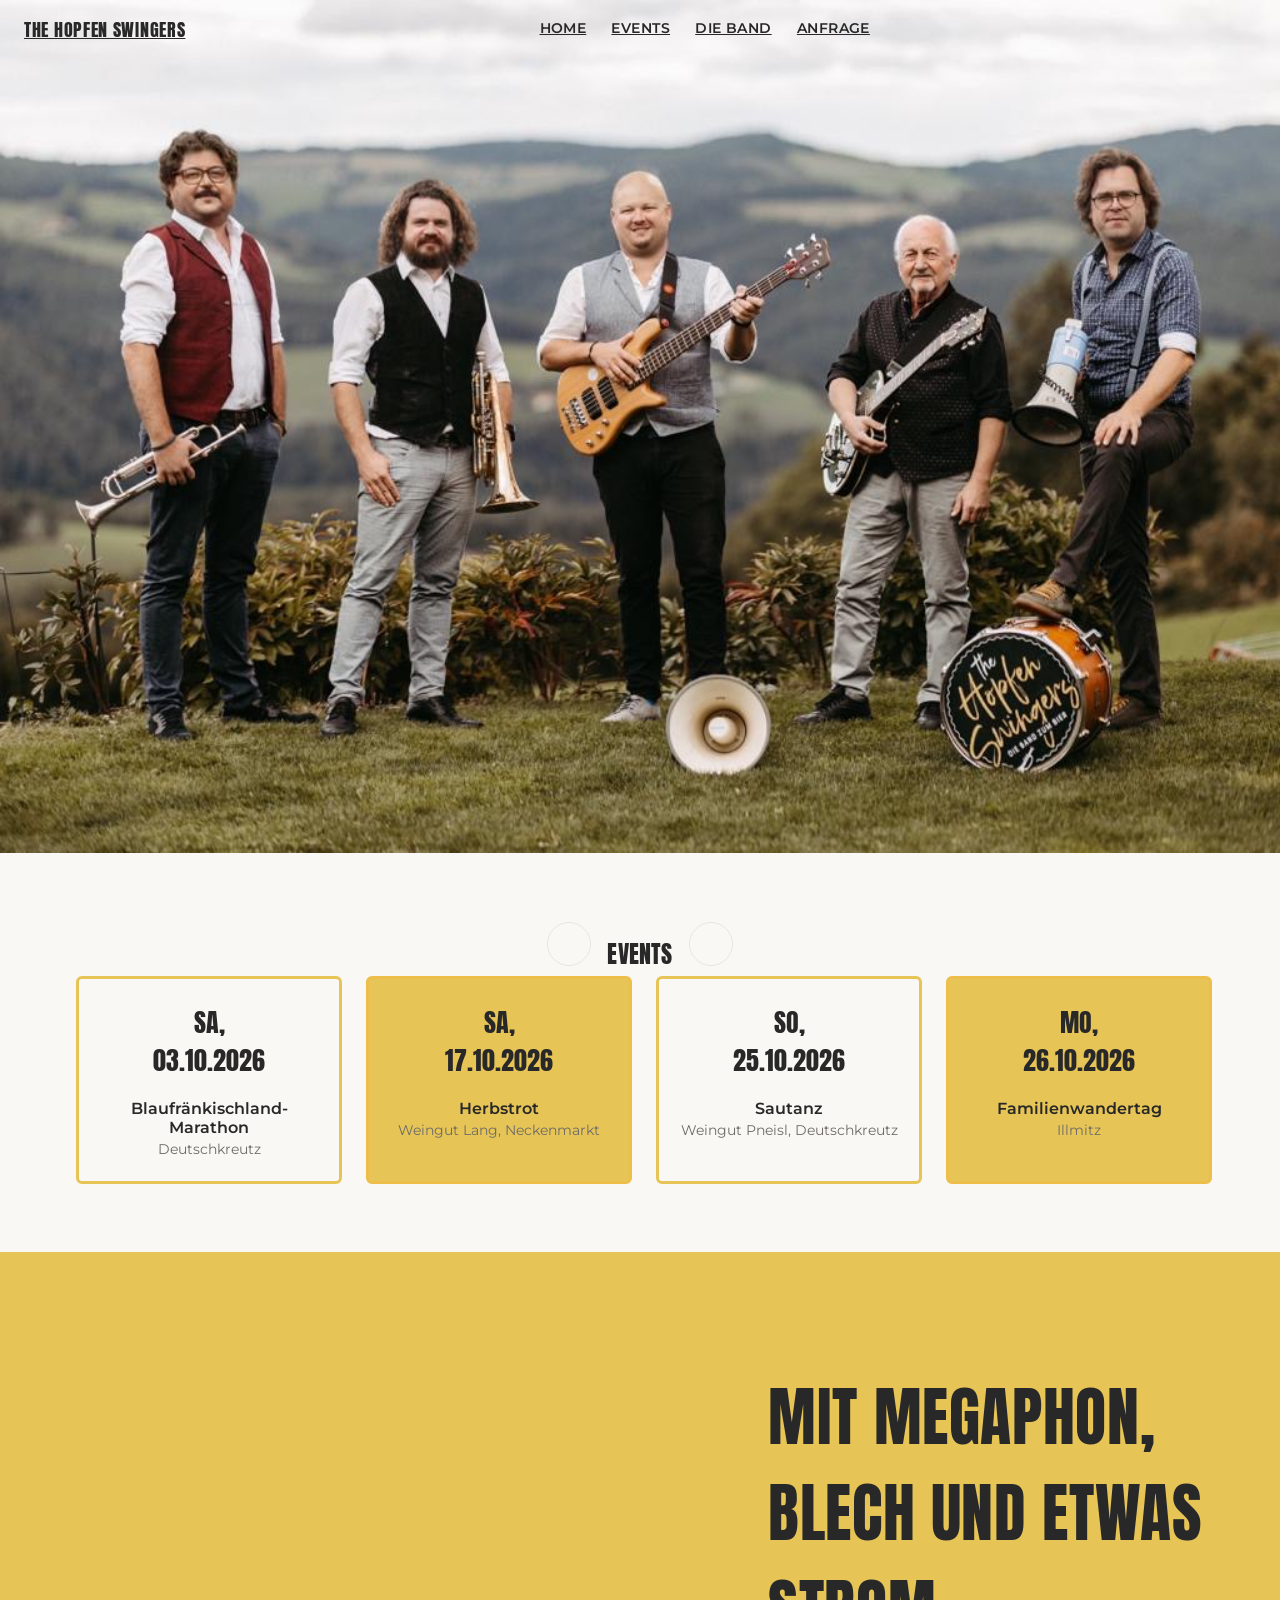
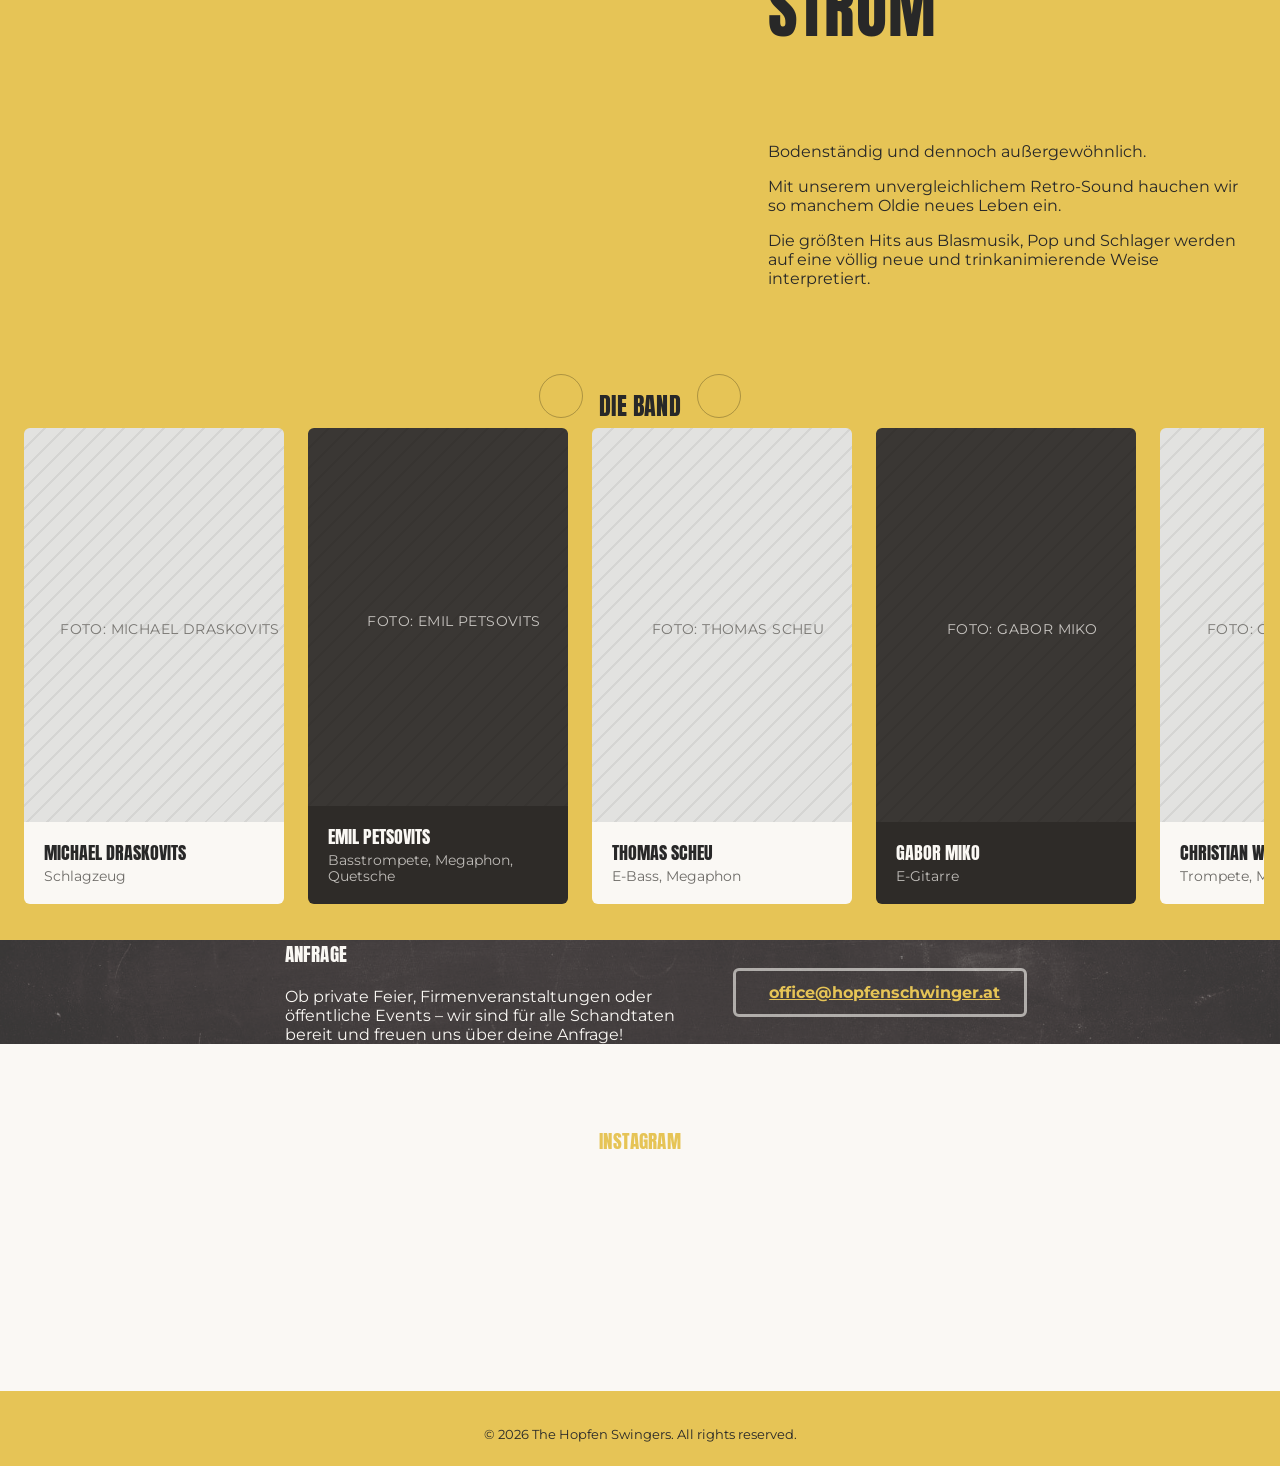
==== index.html @ 645b829f "Pfeile + Kontaktlayout" ====
<!DOCTYPE html>
<html lang="de">

<!--
Derived from Bulma Personal Template by Muhammad Ubaid Raza: https://mubaidr.js.org
Original at: https://github.com/BulmaTemplates/bulma-templates/blob/master/templates/personal.html
The source code is MIT-licensed: http://opensource.org/licenses/mit-license.php

Copyright (c) 2025 Muhammad Ubaid Raza

Permission is hereby granted, free of charge, to any person obtaining a copy of this software and associated documentation files (the "Software"), to deal in the Software without restriction, including without limitation the rights to use, copy, modify, merge, publish, distribute, sublicense, and/or sell copies of the Software, and to permit persons to whom the Software is furnished to do so, subject to the following conditions:

The above copyright notice and this permission notice shall be included in all copies or substantial portions of the Software.

THE SOFTWARE IS PROVIDED "AS IS", WITHOUT WARRANTY OF ANY KIND, EXPRESS OR IMPLIED, INCLUDING BUT NOT LIMITED TO THE WARRANTIES OF MERCHANTABILITY, FITNESS FOR A PARTICULAR PURPOSE AND NONINFRINGEMENT. IN NO EVENT SHALL THE AUTHORS OR COPYRIGHT HOLDERS BE LIABLE FOR ANY CLAIM, DAMAGES OR OTHER LIABILITY, WHETHER IN AN ACTION OF CONTRACT, TORT OR OTHERWISE, ARISING FROM, OUT OF OR IN CONNECTION WITH THE SOFTWARE OR THE USE OR OTHER DEALINGS IN THE SOFTWARE.
-->
<head>
  <meta charset="UTF-8">
  <meta name="viewport" content="width=device-width, initial-scale=1.0">
  <meta http-equiv="X-UA-Compatible" content="ie=edge">
  <title>The Hopfen Swingers</title>
  <link href="https://fonts.googleapis.com/css2?family=Anton&family=Montserrat:wght@400;600;700&display=swap" rel="stylesheet">
  <link rel="stylesheet" type="text/css" href="./css/bulma-1.0.4.css" />
  <link rel="stylesheet" type="text/css" href="./css/hopfen.css">
  <link rel="stylesheet" type="text/css" href="./fontawesome-free-6.7.2-web/css/fontawesome.css" />
  <link rel="stylesheet" type="text/css" href="./fontawesome-free-6.7.2-web/css/regular.css" />
  <link rel="stylesheet" type="text/css" href="./fontawesome-free-6.7.2-web/css/solid.css" />
  <link rel="stylesheet" type="text/css" href="./fontawesome-free-6.7.2-web/css/brands.css" />
</head>

<body>

  <!-- Navigation -->
  <nav class="hopfen-nav" aria-label="Hauptnavigation">
    <a class="hopfen-nav-brand" href="#home">The Hopfen Swingers</a>

    <button class="hopfen-nav-burger" data-nav-burger aria-label="Menü öffnen" aria-expanded="false">
      <span></span><span></span><span></span>
    </button>

    <div class="hopfen-nav-links" data-nav-links>
      <a href="#home">Home</a>
      <a href="#events">Events</a>
      <a href="#band">Die Band</a>
      <a href="#kontakt">Anfrage</a>
    </div>

    <div class="hopfen-nav-social">
      <a href="https://www.facebook.com/hopfenswingers" target="_blank" rel="noopener">
        <i class="fa-brands fa-facebook-f" aria-label="Facebook"></i>
      </a>
      <a href="https://www.instagram.com/hopfenswingers/" target="_blank" rel="noopener">
        <i class="fa-brands fa-instagram" aria-label="Instagram"></i>
      </a>
      <a href="https://open.spotify.com/intl-de/artist/105icnumTkyOhMHhoelHRZ?si=646ffadbe16d4e39" target="_blank" rel="noopener">
        <i class="fa-brands fa-spotify" aria-label="Spotify"></i>
      </a>
    </div>
  </nav>

  <!-- Hero: Gruppenfoto -->
  <section id="home" class="hopfen-hero">
    <div class="photo-placeholder">
      <img src="./img/Gruppenfoto_Hopfenswingers.JPG">
    </div>
  </section>

  <!-- Events -->
  <section id="events" class="section hopfen-events">
    <div data-carousel>
      <div class="hopfen-carousel-header">
        <button class="hopfen-carousel-arrow" data-carousel-prev aria-label="Vorherige Events">
          <i class="fa-solid fa-chevron-left" aria-hidden="true"></i>
        </button>

        <h2 class="title is-2">Events</h2>

        <button class="hopfen-carousel-arrow" data-carousel-next aria-label="Weitere Events">
          <i class="fa-solid fa-chevron-right" aria-hidden="true"></i>
        </button>
      </div>

      <div class="hopfen-carousel-track" data-carousel-track>
        <div class="event-card">
          <div class="event-date">Sa,<br>03.10.2026</div>
          <div class="event-title">Blaufränkischland-Marathon</div>
          <div class="event-location">Deutschkreutz</div>
        </div>
        <div class="event-card is-highlighted">
          <div class="event-date">Sa,<br>17.10.2026</div>
          <div class="event-title">Herbstrot</div>
          <div class="event-location">Weingut Lang, Neckenmarkt</div>
        </div>
        <div class="event-card">
          <div class="event-date">So,<br>25.10.2026</div>
          <div class="event-title">Sautanz</div>
          <div class="event-location">Weingut Pneisl, Deutschkreutz</div>
        </div>
         <div class="event-card is-highlighted">
          <div class="event-date">Mo,<br>26.10.2026</div>
          <div class="event-title">Familienwandertag</div>
          <div class="event-location">Illmitz</div>
        </div>
      </div>
    </div>
  </section>

  <!-- Was spielen wir -->
  <section id="ueber-uns" class="section is-hopfen-yellow">
    <div class="columns is-gapless">
      <div class="column box hopfen-about is-hvcentered">
        <div class="content">
          <h4 class="title is-4">Mit Megaphon, Blech und etwas Strom</h4>

          <p>Bodenständig und dennoch außergewöhnlich.</p>

	  <p>Mit unserem unvergleichlichem Retro-Sound hauchen wir so manchem Oldie neues Leben ein.</p>

          <p>Die größten Hits aus Blasmusik, Pop und Schlager werden auf eine völlig neue und trinkanimierende Weise interpretiert.</p>
        </div>
      </div>
      <div class="column hopfen-photo-box">
        <figure class="image is-5by4">
         <img src="./img/Hopfenswingers_Emblem_weiß_transparent.png">
        </figure>
      </div>
    </div>
  </section>

  <!-- Bandmitglieder -->
  <section id="band" class="section hopfen-band is-hopfen-yellow">
    <div data-carousel>
      <div class="hopfen-carousel-header">
        <button class="hopfen-carousel-arrow" data-carousel-prev aria-label="Vorheriges Bandmitglied">
          <i class="fa-solid fa-chevron-left" aria-hidden="true"></i>
        </button>

        <h2 class="title is-2">Die Band</h2>

        <button class="hopfen-carousel-arrow" data-carousel-next aria-label="Nächstes Bandmitglied">
          <i class="fa-solid fa-chevron-right" aria-hidden="true"></i>
        </button>
      </div>

      <div class="hopfen-carousel-track" data-carousel-track>
        <div class="member-card">
          <div class="member-card-photo photo-placeholder">
            <i class="fa-regular fa-image" aria-hidden="true"></i>
            <span>Foto: Michael Draskovits</span>
          </div>
          <div class="member-card-info">
            <div class="member-name">Michael Draskovits</div>
            <div class="member-role">Schlagzeug</div>
          </div>
        </div>

        <div class="member-card is-dark">
          <div class="member-card-photo photo-placeholder is-dark-placeholder">
            <i class="fa-regular fa-image" aria-hidden="true"></i>
            <span>Foto: Emil Petsovits</span>
          </div>
          <div class="member-card-info">
            <div class="member-name">Emil Petsovits</div>
            <div class="member-role">Basstrompete, Megaphon, Quetsche</div>
          </div>
        </div>

        <div class="member-card">
          <div class="member-card-photo photo-placeholder">
            <i class="fa-regular fa-image" aria-hidden="true"></i>
            <span>Foto: Thomas Scheu</span>
          </div>
          <div class="member-card-info">
            <div class="member-name">Thomas Scheu</div>
            <div class="member-role">E-Bass, Megaphon</div>
          </div>
        </div>

        <div class="member-card is-dark">
          <div class="member-card-photo photo-placeholder is-dark-placeholder">
            <i class="fa-regular fa-image" aria-hidden="true"></i>
            <span>Foto: Gabor Miko</span>
          </div>
          <div class="member-card-info">
            <div class="member-name">Gabor Miko</div>
            <div class="member-role">E-Gitarre</div>
          </div>
        </div>

        <div class="member-card">
          <div class="member-card-photo photo-placeholder">
            <i class="fa-regular fa-image" aria-hidden="true"></i>
            <span>Foto: Christian Wieder</span>
          </div>
          <div class="member-card-info">
            <div class="member-name">Christian Wieder</div>
            <div class="member-role">Trompete, Megaphon</div>
          </div>
        </div>
      </div>
    </div>
  </section>

  <!-- Anfrage/Kontakt -->
  <section id="kontakt" class="section hopfen-kontakt">
    <div class="hopfen-kontakt-row">
      <div class="hopfen-kontakt-icon">
        <script language="JavaScript">
          user = 'office';
          site = 'hopfenschwinger.at';
          document.write('<a href=\"mailto:' + user + '@' + site + '\" aria-label=\"Email senden\">');
          document.write('<i class="fa-regular fa-envelope fa-10x" aria-label="Anfrage-Email senden"></i></a>');
        </script>
      </div>
      <div class="content hopfen-kontakt-text">
        <h3 class="title is-2">Anfrage</h3>
        <p>Ob private Feier, Firmenveranstaltungen oder öffentliche Events – wir sind für alle Schandtaten bereit und freuen uns über deine Anfrage!</p>
      </div>
      <div class="hopfen-kontakt-button">
        <script language="JavaScript">
          user = 'office';
          site = 'hopfenschwinger.at';
          document.write('<a class="hopfen-kontakt-mail" href=\"mailto:' + user + '@' + site + '\">');
          document.write('<span class="icon"><i class="fa-regular fa-envelope" aria-label="Anfrage-Email senden"></i></span> ');
          document.write(user + '@' + site + '</a>');
        </script>
      </div>
    </div>
  </section>

  <section id="insta" class="section hopfen-insta">
    <h3 class="title is-2">
      <i class="fa-brands fa-instagram" aria-label="Instagram"></i> Instagram
    </h3>

    <div class="hopfen-insta-embed">
      <!-- LightWidget WIDGET --><script src="https://cdn.lightwidget.com/widgets/lightwidget.js"></script><iframe src="//lightwidget.com/widgets/23acbcbaa1845c998a394765cea79a33.html" scrolling="no" allowtransparency="true" class="lightwidget-widget" style="width:100%;border:0;overflow:hidden;"></iframe>
    </div>
  </section>

  <!-- Footer -->
  <footer class="hopfen-footer">
    <div class="content">
      <div class="hopfen-footer-social">
        <a href="https://www.facebook.com/hopfenswingers" target="_blank" rel="noopener">
          <i class="fa-brands fa-facebook-f" aria-label="Facebook"></i>
        </a>
        <a href="https://www.instagram.com/hopfenswingers/" target="_blank" rel="noopener">
          <i class="fa-brands fa-instagram" aria-label="Instagram"></i>
        </a>
        <a href="https://open.spotify.com/intl-de/artist/105icnumTkyOhMHhoelHRZ?si=646ffadbe16d4e39" target="_blank" rel="noopener">
          <i class="fa-brands fa-spotify" aria-label="Spotify"></i>
        </a>
      </div>
      <p>© 2026 The Hopfen Swingers. All rights reserved.</p>
    </div>
  </footer>

  <script src="./js/hopfen.js"></script>
</body>

</html>
---- css/hopfen.css ----
/* ===== Fonts ===================================================== */
/* Anton für große Überschriften/Namen/Datum, Montserrat für Navigation
   & Fließtext. Beide werden im <head> über Google Fonts geladen. */

/* ===== Tokens ====================================================== */
@property --dark-text-color {
  syntax: "<color>";
  inherits: false;
  initial-value: rgb(40, 40, 40);
}

:root {
  --hopfen-yellow: rgb(230, 196, 86);
  --hopfen-yellow-deep: rgb(238, 190, 74);
  --hopfen-dark: rgb(31, 29, 27);
  --hopfen-dark-soft: rgb(46, 43, 40);
  --hopfen-cream: rgb(250, 248, 244);
  --hopfen-grey: rgb(226, 226, 224);
  --dark-text-color: rgb(40, 40, 40);
  --hopfen-radius: 0px;
}

html {
  scroll-behavior: smooth;
  color-scheme: light;
  overflow-x: hidden;
}

@media (prefers-reduced-motion: reduce) {
  html {
    scroll-behavior: auto;
  }
  * {
    animation-duration: 0.001ms !important;
    transition-duration: 0.001ms !important;
  }
}

body {
  margin: 0;
  overflow-x: hidden;
  color: var(--dark-text-color);
  background-color: var(--hopfen-cream);
  font-family: 'Montserrat', sans-serif;
  font-weight: 400;
}

.box {
  --bulma-box-radius: 0rem;
}

.is-hvcentered {
  display: flex;
  justify-content: center;
  align-items: center;
}

.is-hvcentered .content {
  text-align: center;
  width: 100%;
  margin: 2em;
}

.is-hopfen-yellow {
  background-color: var(--hopfen-yellow);
  color: var(--dark-text-color);
}

.is-hopfen-yellow .content .title {
  color: var(--dark-text-color);
}

.content a:link, .content a:visited {
  color: rgb(131, 105, 52);
}

.content .title, .hopfen-carousel-header .title, .hopfen-insta .title {
  text-transform: uppercase;
  font-family: 'Anton', sans-serif;
  font-weight: 400;
  letter-spacing: 0.01em;
}

a, button {
  outline-offset: 3px;
}
a:focus-visible, button:focus-visible {
  outline: 3px solid var(--hopfen-dark);
}

/* ===== Platzhalter-Fotos =========================================== */
/* Diese Boxen ersetzen echte Fotos, bis ihr eigene Bilder einsetzt.
   Einfach durch <img src="./img/..."> ersetzen, sobald die Fotos da sind. */
.photo-placeholder {
  width: 100%;
  height: 100%;
  min-height: 220px;
  display: flex;
  flex-direction: column;
  gap: 0.5em;
  align-items: center;
  justify-content: center;
  background-image: repeating-linear-gradient(135deg, rgba(0,0,0,0.06) 0, rgba(0,0,0,0.06) 2px, transparent 2px, transparent 14px);
  background-color: var(--hopfen-grey);
  color: rgb(120, 118, 114);
  text-align: center;
  padding: 1em;
}
.photo-placeholder i {
  font-size: 2.2rem;
}
.photo-placeholder span {
  font-size: 0.85rem;
  font-family: 'Montserrat', sans-serif;
  text-transform: uppercase;
  letter-spacing: 0.03em;
}
.photo-placeholder.is-dark-placeholder {
  background-color: rgb(58, 55, 52);
  color: rgb(200, 197, 193);
}

/* ===== Navbar ======================================================= */
.hopfen-nav {
  display: flex;
  align-items: center;
  justify-content: space-between;
  gap: 1.5em;
  padding: 1em 1.5em;
  background-color: transparent;
  position: fixed;
  top: 0;
  left: 0;
  right: 0;
  z-index: 30;
}
.hopfen-nav-brand {
  font-family: 'Anton', sans-serif;
  font-weight: 400;
  text-transform: uppercase;
  letter-spacing: 0.04em;
  font-size: 1.1rem;
  color: var(--dark-text-color);
  white-space: nowrap;
}
.hopfen-nav-brand:hover {
  color: var(--dark-text-color);
}
.hopfen-nav-links {
  display: flex;
  gap: 1.75em;
  font-family: 'Montserrat', sans-serif;
  font-weight: 600;
  text-transform: uppercase;
  font-size: 0.9rem;
  letter-spacing: 0.03em;
}
.hopfen-nav-links a {
  color: var(--dark-text-color);
  padding-bottom: 2px;
  border-bottom: 2px solid transparent;
}
.hopfen-nav-links a:hover {
  border-bottom-color: var(--hopfen-yellow-deep);
}
.hopfen-nav-social {
  display: flex;
  align-items: center;
  gap: 1em;
}
.hopfen-nav-social a {
  color: var(--dark-text-color);
  font-size: 1rem;
}
.hopfen-nav-burger {
  display: none;
  background: none;
  border: none;
  cursor: pointer;
  padding: 0.4em;
}
.hopfen-nav-burger span {
  display: block;
  width: 22px;
  height: 2px;
  background: var(--dark-text-color);
  margin: 4px 0;
}

@media screen and (max-width: 768px) {
  .hopfen-nav-links {
    position: absolute;
    top: 100%;
    left: 0;
    right: 0;
    background: var(--hopfen-cream);
    flex-direction: column;
    gap: 0;
    display: none;
  }
  .hopfen-nav-links.is-open {
    display: flex;
  }
  .hopfen-nav-links a {
    padding: 1em 1.5em;
    border-bottom: 1px solid rgba(0,0,0,0.08);
  }
  .hopfen-nav-burger {
    display: block;
  }
}

/* ===== Hero ========================================================= */
.hopfen-hero {
  position: relative;
  background-color: var(--hopfen-cream);
  width: 100vw;
  margin-left: calc(50% - 50vw);
}
.hopfen-hero .photo-placeholder {
  min-height: 70vh;
  aspect-ratio: unset;
  padding: 0;
  gap: 0;
  background: none;
}
.hopfen-hero .photo-placeholder img {
  width: 100%;
  height: 100%;
  object-fit: cover;
  display: block;
}
@media screen and (max-width: 768px) {
  .hopfen-hero .photo-placeholder {
    min-height: 60vh;
  }
}

/* ===== Karussell-Grundgerüst ========================================
   Wird für Events- und Band-Karussell genutzt: horizontal scrollbarer
   Track mit Scroll-Snap plus zwei Pfeil-Buttons, die per JS scrollen. */
.hopfen-carousel-header {
  display: flex;
  width: 100%;
  align-items: center;
  justify-content: center;
  gap: 1em;
  margin-bottom: var(--bulma-block-spacing);
}
.hopfen-carousel-header .hopfen-carousel-arrow {
  margin-bottom: var(--bulma-block-spacing);
}
.hopfen-carousel-header .title {
  text-align: center;
  margin-bottom: var(--bulma-block-spacing);
}
.hopfen-carousel-track {
  display: flex;
  gap: 1.5em;
  overflow-x: auto;
  scroll-snap-type: x mandatory;
  scroll-behavior: smooth;
  flex: 1;
  padding: 0.25em;
  scrollbar-width: none;
  width: 100%;
  /* Zentriert den Inhalt, solange er in den sichtbaren Bereich passt.
     "safe" sorgt dafür, dass bei Überlauf (mehr Karten als Platz) trotzdem
     von links nach rechts gescrollt werden kann, statt Inhalt am Rand
     abzuschneiden. */
  justify-content: safe center;
}
.hopfen-carousel-track::-webkit-scrollbar {
  display: none;
}
.hopfen-carousel-track > * {
  scroll-snap-align: start;
  flex: 0 0 auto;
}
.hopfen-carousel-arrow {
  flex-shrink: 0;
  width: 44px;
  height: 44px;
  border-radius: 50%;
  border: 1px solid rgba(0,0,0,0.25);
  background: transparent;
  color: var(--dark-text-color);
  cursor: pointer;
  display: flex;
  align-items: center;
  justify-content: center;
  transition: background-color 120ms ease;
}
.hopfen-carousel-arrow:hover {
  background-color: rgba(0,0,0,0.06);
}
.hopfen-carousel-arrow[disabled] {
  opacity: 0.3;
  cursor: default;
}
.hopfen-carousel-arrow.is-on-dark {
  border-color: rgba(255,255,255,0.4);
  color: var(--hopfen-cream);
}
.hopfen-carousel-arrow.is-on-dark:hover {
  background-color: rgba(255,255,255,0.1);
}

/* ===== Events ======================================================= */
.hopfen-events {
  background-color: var(--hopfen-cream);
  padding: 4em 1.5em;
}
.hopfen-events .hopfen-carousel-header .title {
  color: var(--dark-text-color);
}
.event-card {
  width: 220px;
  border: 3px solid var(--hopfen-yellow);
  border-radius: 6px;
  padding: 1.5em 1.25em;
  text-align: center;
  background: var(--hopfen-cream);
}
.event-card .event-date {
  font-family: 'Anton', sans-serif;
  font-weight: 400;
  text-transform: uppercase;
  font-size: 1.6rem;
  margin-bottom: 0.75em;
}
.event-card .event-title {
  font-family: 'Montserrat', sans-serif;
  font-weight: 600;
  margin-bottom: 0.25em;
}
.event-card .event-location {
  font-family: 'Montserrat', sans-serif;
  font-weight: 400;
  font-size: 0.85rem;
  color: rgb(110, 108, 104);
}
.event-card.is-highlighted {
  background: var(--hopfen-yellow);
  border-color: var(--hopfen-yellow-deep);
}

/* ===== Über-uns / Megaphon-Sektion ================================= */
/* Bulmas Standard-".section"-Padding hier auf 0, damit Bild-Spalte
   wirklich bis an Fensterrand & an den Events-Bereich heranreicht.
   Der Text bekommt sein Padding stattdessen selbst (siehe .hopfen-about). */
#ueber-uns.section {
  padding: 0;
}
#ueber-uns .columns {
  gap: 0;
  margin: 0;
}
#ueber-uns .column {
  padding: 0;
  margin: 0;
}
.hopfen-about .content {
  max-width: 30em;
  text-align: left;
}
.hopfen-about .content .title {
  color: var(--dark-text-color);
  font-size: clamp(3rem, 5vw, 4.6rem);
}
.hopfen-about {
  margin: 0;
  box-shadow: none;
  background-color: var(--hopfen-yellow);
  color: var(--dark-text-color);
  justify-content: flex-end;
  padding: 7em 3em 4em 9em;
}
.hopfen-about-emblem {
  width: 100%;
  max-width: 320px;
  margin: 0 auto;
}
.hopfen-photo-box {
  position: relative;
}
.hopfen-photo-box .image {
  position: absolute;
  inset: 0;
  box-shadow: none;
  background-color: var(--hopfen-yellow);
  width: 100%;
  height: 100%;
}
.hopfen-photo-box .image img {
  position: absolute;
  inset: 0;
  width: 100%;
  height: 100%;
  object-fit: contain;
  object-position: top right;
  padding: 0 0 0 0;
}
.hopfen-photo-box .image .photo-placeholder {
  object-fit: cover;
}
@media screen and (max-width: 768px) {
  /* .columns wird hier zwingend als Flex-Container mit umgekehrter
     Reihenfolge erzwungen. Nur "order" auf der Spalte reicht nicht,
     falls Bulma .columns bei schmaler Ansicht selbst auf
     "display:block" umschaltet (dann hat "order" keine Wirkung mehr,
     und es zählt wieder die HTML-Reihenfolge: Text vor Bild). */
  #ueber-uns .columns {
    display: flex;
    flex-direction: column-reverse;
  }
  .hopfen-photo-box {
    aspect-ratio: 4 / 3;
  }
  .hopfen-about {
    padding: 4em 1.5em 2.5em 1.5em;
  }
}

/* ===== Band-Karussell ================================================ */
.hopfen-band {
  padding: 2em 1.5em;
}
.hopfen-band .hopfen-carousel-header .title {
  color: var(--dark-text-color);
}
.member-card {
  width: 260px;
  display: flex;
  flex-direction: column;
  border-radius: 6px;
  overflow: hidden;
}
.member-card-photo {
  aspect-ratio: 3/4;
}
.member-card-info {
  padding: 1.25em;
  background: var(--hopfen-cream);
}
.member-card-info .member-name {
  font-family: 'Anton', sans-serif;
  font-weight: 400;
  text-transform: uppercase;
  font-size: 1.15rem;
  line-height: 1.15;
}
.member-card-info .member-role {
  font-family: 'Montserrat', sans-serif;
  font-weight: 400;
  font-size: 0.85rem;
  color: rgb(110, 108, 104);
  margin-top: 0.35em;
}
.member-card.is-dark .member-card-info {
  background: var(--hopfen-dark-soft);
  color: var(--hopfen-cream);
}
.member-card.is-dark .member-card-info .member-role {
  color: rgb(190, 187, 183);
}

/* ===== Anfrage / Kontakt ============================================ */
.hopfen-kontakt {
  background-image: url(../img/Hintergrund_Kreide.jpg);
  background-size: cover;
  background-position: center;
  background-repeat: no-repeat;
  color: var(--hopfen-cream);
}
.hopfen-kontakt-row {
  display: flex;
  align-items: center;
  justify-content: center;
  flex-wrap: wrap;
  gap: 2em;
}
.hopfen-kontakt-text {
  max-width: 26em;
}
.hopfen-kontakt-text .title {
  margin-top: 0;
}
.hopfen-kontakt-text p:last-child {
  margin-bottom: 0;
}
.hopfen-kontakt-button {
  flex-shrink: 0;
}
@media screen and (max-width: 768px) {
  .hopfen-kontakt-text {
    text-align: center;
  }
}
.hopfen-kontakt .title {
  color: var(--hopfen-cream);
}
.hopfen-kontakt a:link,
.hopfen-kontakt a:visited {
  color: var(--hopfen-yellow);
}
.hopfen-kontakt-mail {
  display: inline-flex;
  align-items: center;
  gap: 0.6em;
  font-weight: 700;
  border: 3px solid rgba(250, 248, 244, 0.6);
  border-radius: 6px;
  padding: 0.75em 1.5em;
}
.hopfen-kontakt-mail:hover {
  background: rgba(255,255,255,0.08);
}

/* ===== Instagram ===================================================== */
.hopfen-insta {
  background-color: var(--hopfen-cream);
  padding: 4em 1.5em;
  text-align: center;
}
.hopfen-insta .title {
  color: var(--hopfen-yellow);
  margin-bottom: 1em;
}
.hopfen-insta-embed {
  max-width: 960px;
  margin: 0 auto;
}
.hopfen-insta-embed .lightwidget-widget {
  width: 100%;
  border: 0;
  overflow: hidden;
}

/* ===== Footer ======================================================== */
.hopfen-footer {
  background: var(--hopfen-yellow);
  padding: 1.5em;
  text-align: center;
}
.hopfen-footer .content {
  display: flex;
  flex-direction: column;
  align-items: center;
  gap: 0.75em;
}
.hopfen-footer-social {
  display: flex;
  gap: 1em;
}
.hopfen-footer-social a:link,
.hopfen-footer-social a:visited {
  color: var(--dark-text-color);
}
.hopfen-footer p {
  font-family: 'Montserrat', sans-serif;
  font-weight: 400;
  font-size: 0.8rem;
  margin: 0;
}
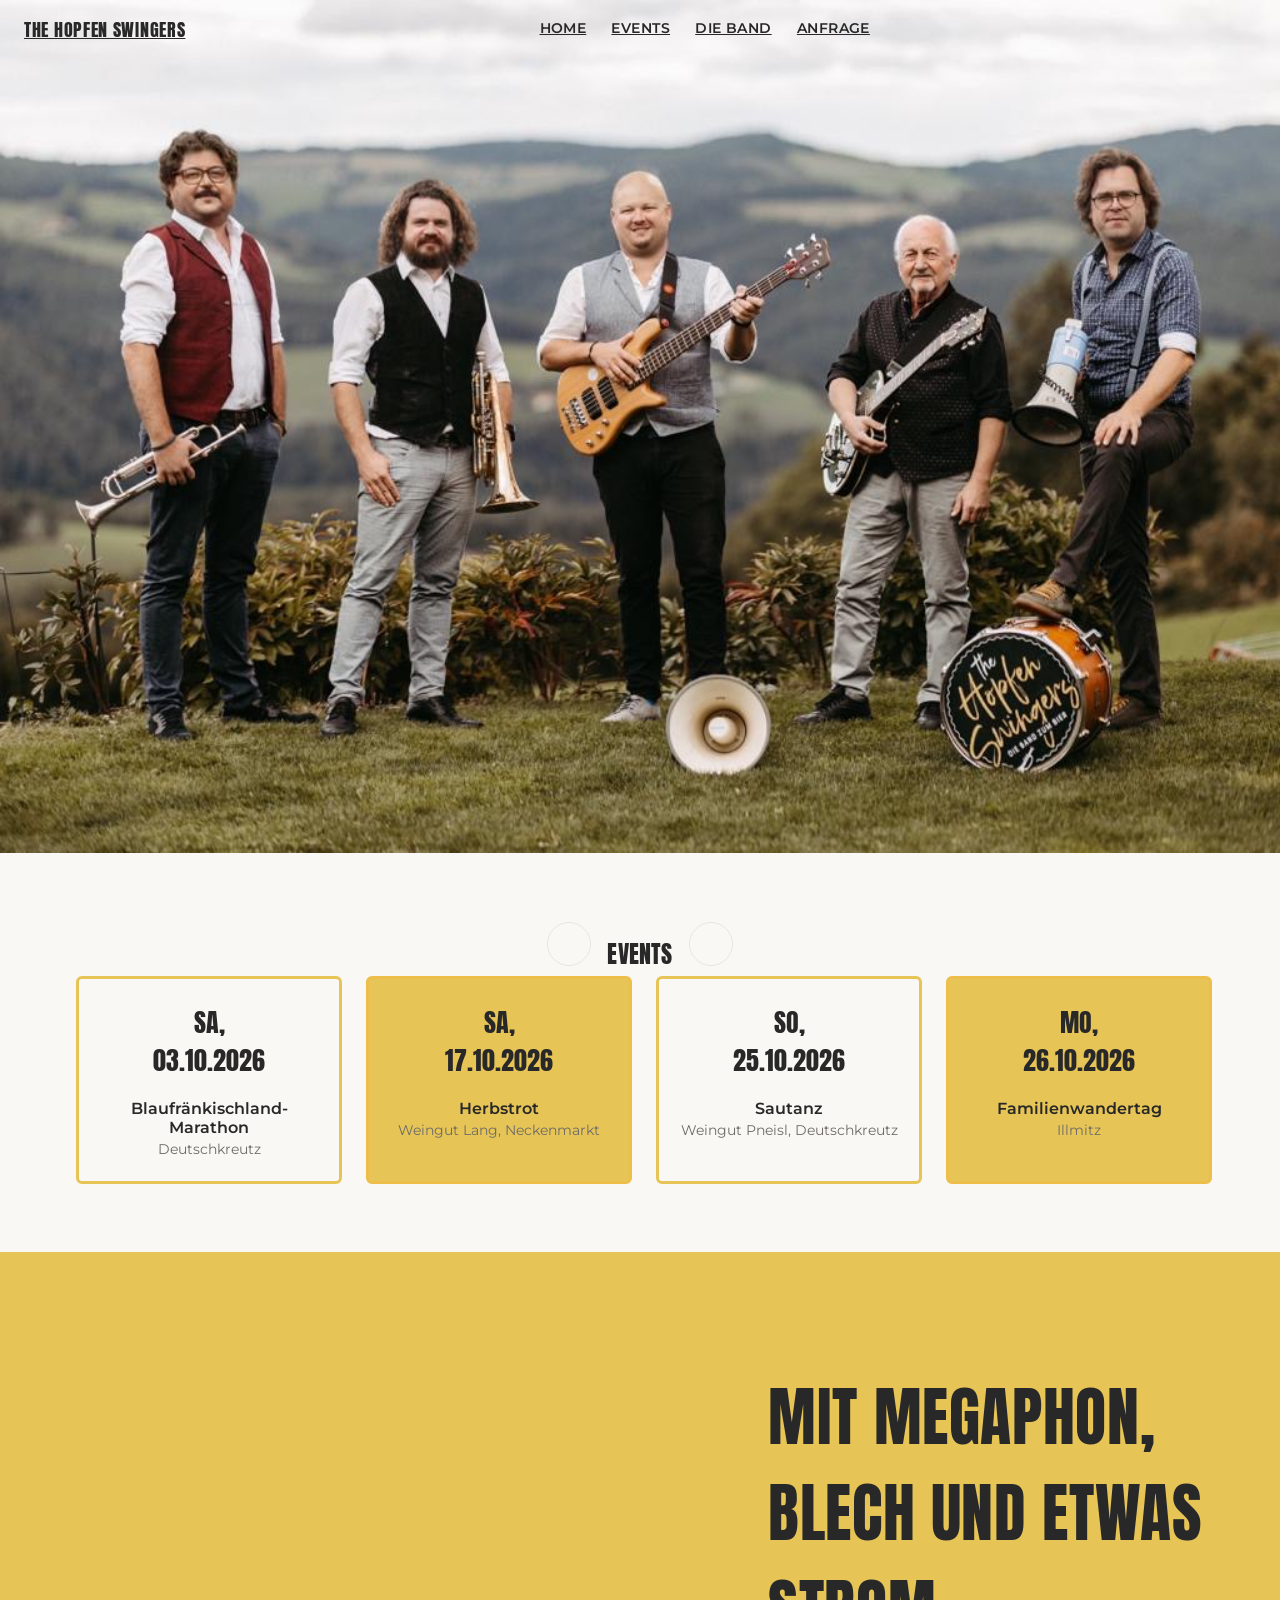
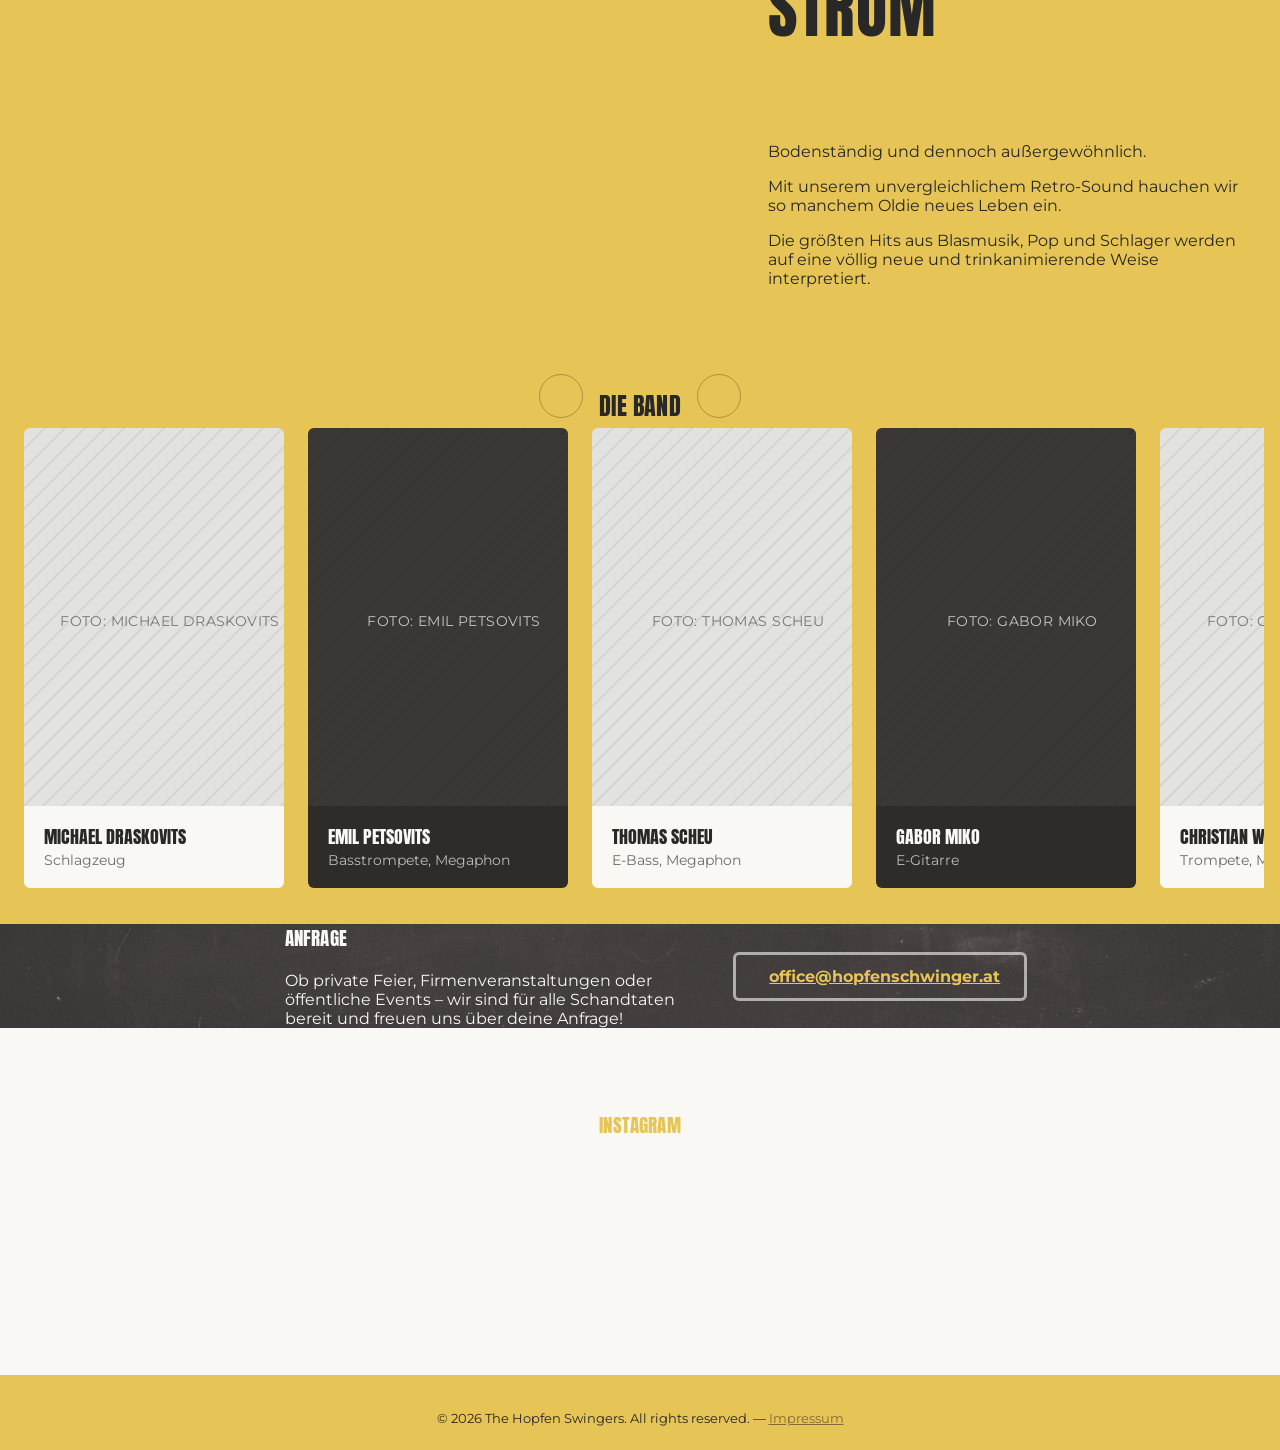
==== commit 8bc39074: "Impressum" ====
--- a/index.html
+++ b/index.html
@@ -161,7 +161,7 @@
           </div>
           <div class="member-card-info">
             <div class="member-name">Emil Petsovits</div>
-            <div class="member-role">Basstrompete, Megaphon, Quetsche</div>
+            <div class="member-role">Basstrompete, Megaphon</div>
           </div>
         </div>
 
@@ -252,7 +252,7 @@
           <i class="fa-brands fa-spotify" aria-label="Spotify"></i>
         </a>
       </div>
-      <p>© 2026 The Hopfen Swingers. All rights reserved.</p>
+      <p>© 2026 The Hopfen Swingers. All rights reserved. — <a href="impressum.html">Impressum</a></p>
     </div>
   </footer>
 
--- a/css/hopfen.css
+++ b/css/hopfen.css
@@ -416,6 +416,7 @@
   }
   .hopfen-photo-box {
     aspect-ratio: 4 / 3;
+    min-height: 220px;
   }
   .hopfen-about {
     padding: 4em 1.5em 2.5em 1.5em;
@@ -563,3 +564,20 @@
   font-size: 0.8rem;
   margin: 0;
 }
+
+/* ===== Impressum ===================================================== */
+/* Die fixe Navbar hat keinen eigenen Hintergrund (sie liegt auf der
+   Startseite über dem Gruppenfoto) – hier braucht es daher genug
+   Abstand oben, damit der Inhalt nicht darunter verschwindet. */
+.hopfen-impressum {
+  padding: 9em 1.5em 4em;
+  max-width: 40em;
+  margin: 0 auto;
+  color: var(--dark-text-color);
+}
+.hopfen-impressum .title {
+  color: var(--dark-text-color);
+}
+.hopfen-impressum strong {
+  color: var(--dark-text-color);
+}
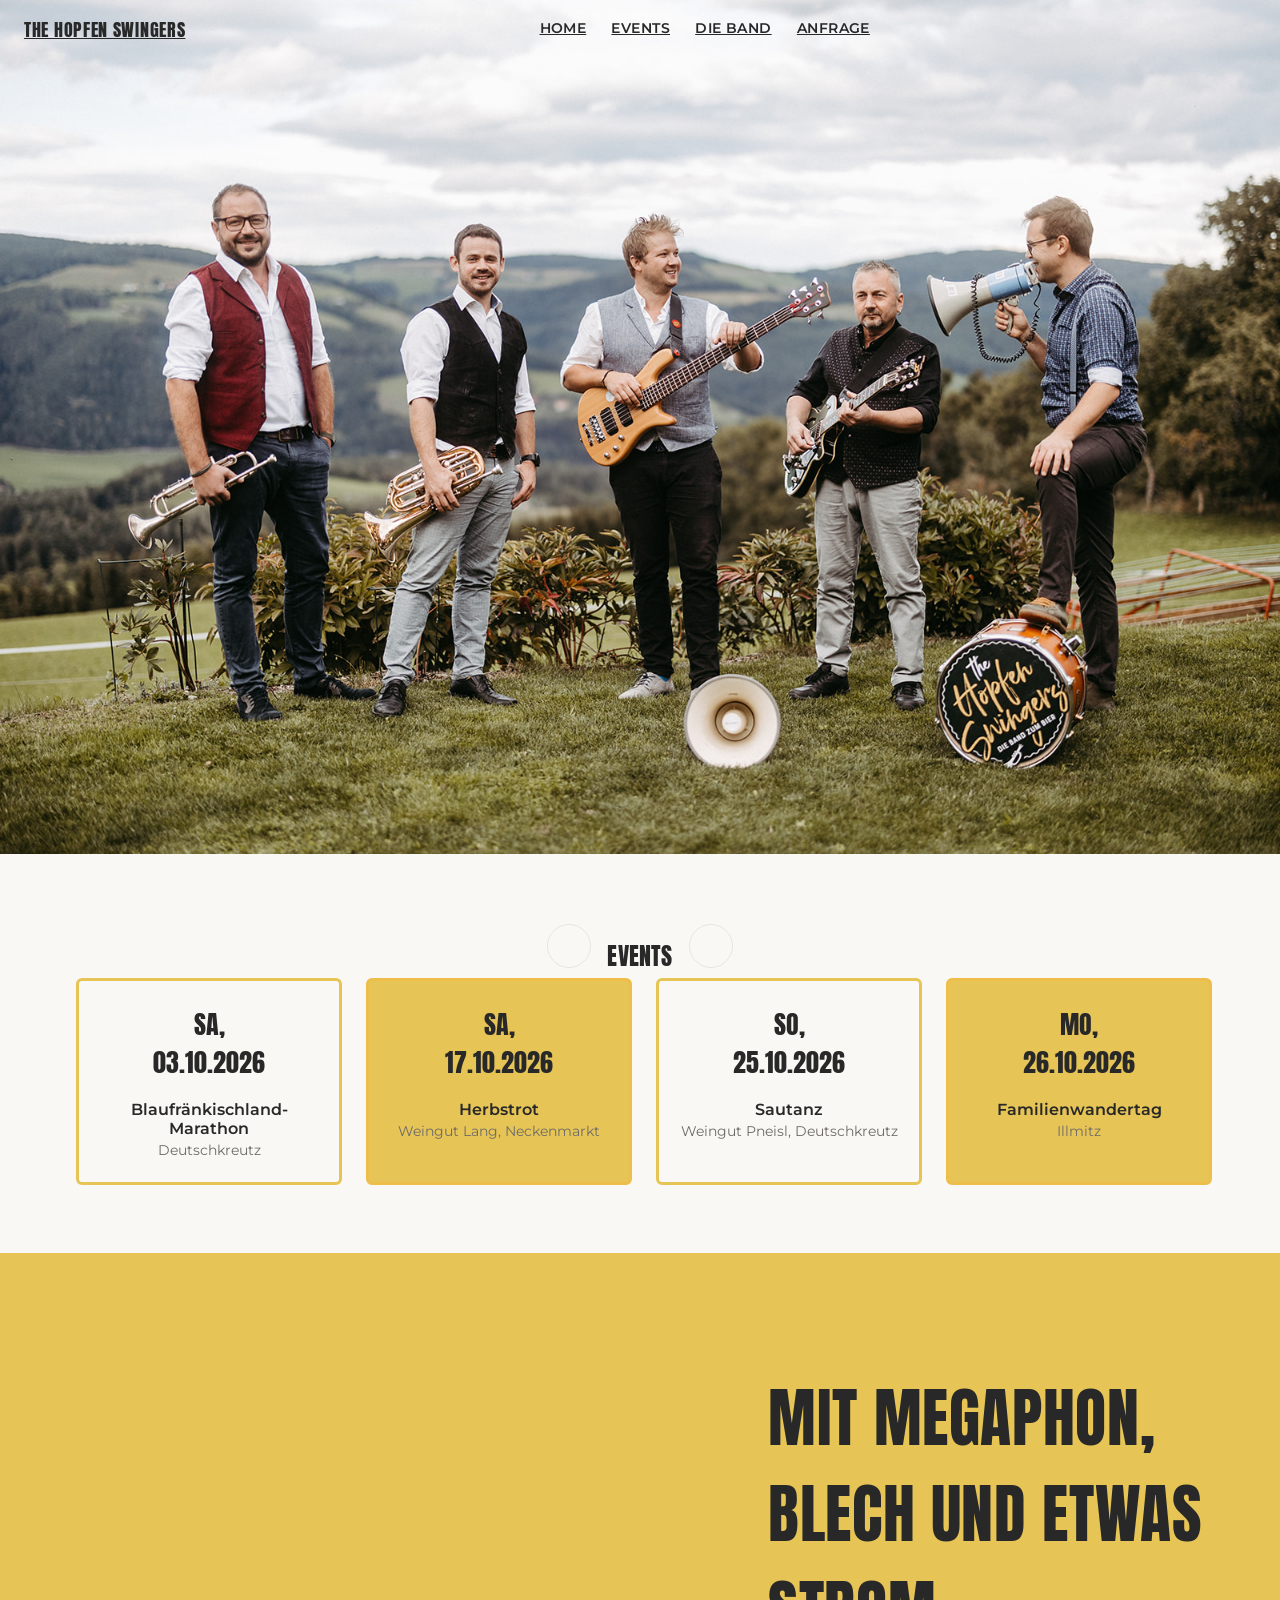
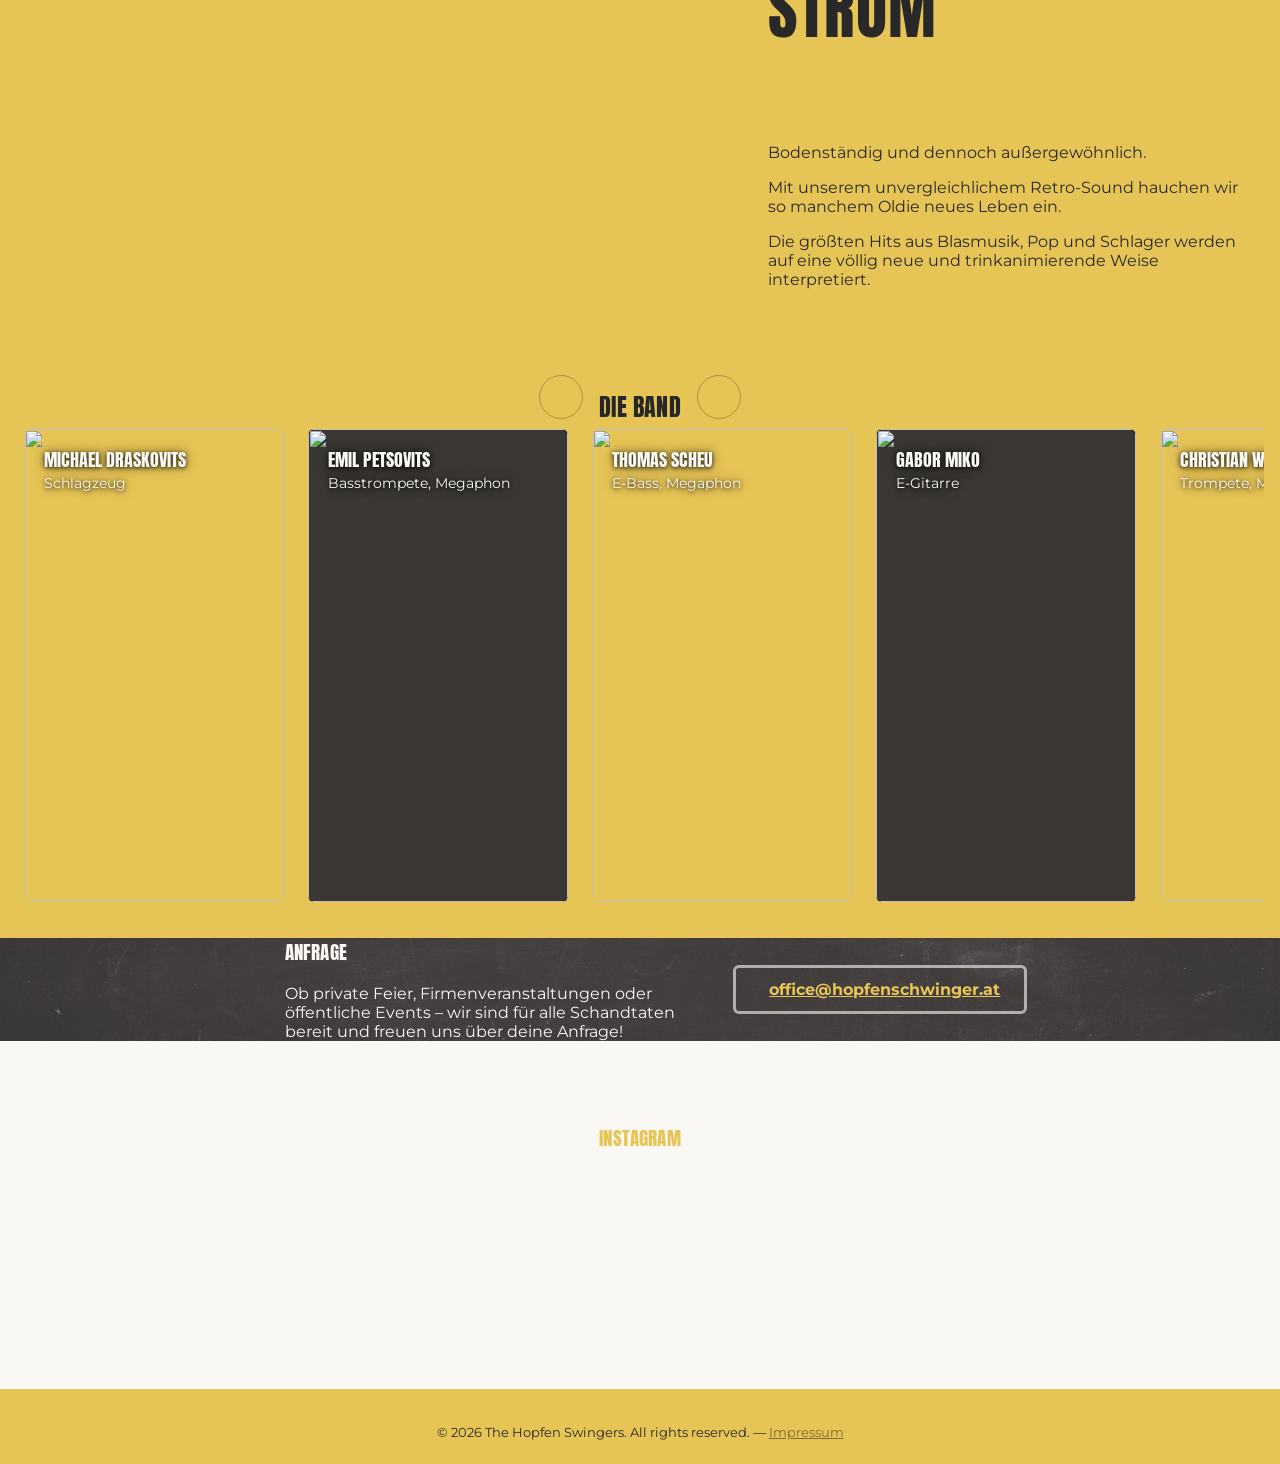
==== commit 04fce062: "Fotos Bandmitglieder" ====
--- a/index.html
+++ b/index.html
@@ -145,8 +145,7 @@
       <div class="hopfen-carousel-track" data-carousel-track>
         <div class="member-card">
           <div class="member-card-photo photo-placeholder">
-            <i class="fa-regular fa-image" aria-hidden="true"></i>
-            <span>Foto: Michael Draskovits</span>
+            <img src="./img/012_IP62058.JPG">
           </div>
           <div class="member-card-info">
             <div class="member-name">Michael Draskovits</div>
@@ -156,8 +155,7 @@
 
         <div class="member-card is-dark">
           <div class="member-card-photo photo-placeholder is-dark-placeholder">
-            <i class="fa-regular fa-image" aria-hidden="true"></i>
-            <span>Foto: Emil Petsovits</span>
+            <img src="./img/Emil.PNG">
           </div>
           <div class="member-card-info">
             <div class="member-name">Emil Petsovits</div>
@@ -167,8 +165,7 @@
 
         <div class="member-card">
           <div class="member-card-photo photo-placeholder">
-            <i class="fa-regular fa-image" aria-hidden="true"></i>
-            <span>Foto: Thomas Scheu</span>
+            <img src="./img/Thomas.PNG">
           </div>
           <div class="member-card-info">
             <div class="member-name">Thomas Scheu</div>
@@ -178,8 +175,7 @@
 
         <div class="member-card is-dark">
           <div class="member-card-photo photo-placeholder is-dark-placeholder">
-            <i class="fa-regular fa-image" aria-hidden="true"></i>
-            <span>Foto: Gabor Miko</span>
+            <img src="./img/Gabor.PNG">
           </div>
           <div class="member-card-info">
             <div class="member-name">Gabor Miko</div>
@@ -189,8 +185,7 @@
 
         <div class="member-card">
           <div class="member-card-photo photo-placeholder">
-            <i class="fa-regular fa-image" aria-hidden="true"></i>
-            <span>Foto: Christian Wieder</span>
+            <img src="./img/Christian.PNG">
           </div>
           <div class="member-card-info">
             <div class="member-name">Christian Wieder</div>
--- a/css/hopfen.css
+++ b/css/hopfen.css
@@ -432,17 +432,41 @@
 }
 .member-card {
   width: 260px;
-  display: flex;
-  flex-direction: column;
+  position: relative;
   border-radius: 6px;
   overflow: hidden;
+  aspect-ratio: 11 / 20;
 }
 .member-card-photo {
-  aspect-ratio: 3/4;
+  position: absolute;
+  inset: 0;
+  width: 100%;
+  height: 100%;
+}
+.member-card-photo img {
+  position: absolute;
+  inset: 0;
+  width: 100%;
+  height: 100%;
+  object-fit: cover;
+  display: block;
+}
+/* Sobald ein echtes Foto drinsteckt, sollen Padding & gestreifter
+   Platzhalter-Hintergrund weg sein, damit das Foto bis zum Rand reicht.
+   Karten ohne Foto (nur Icon+Text) behalten ihren Platzhalter-Look. */
+.member-card-photo:has(img) {
+  padding: 0;
+  gap: 0;
+  background: none;
 }
 .member-card-info {
+  position: absolute;
+  top: 0;
+  left: 0;
+  right: 0;
   padding: 1.25em;
-  background: var(--hopfen-cream);
+  background: transparent;
+  color: var(--hopfen-cream);
 }
 .member-card-info .member-name {
   font-family: 'Anton', sans-serif;
@@ -450,20 +474,16 @@
   text-transform: uppercase;
   font-size: 1.15rem;
   line-height: 1.15;
+  color: var(--hopfen-cream);
+  text-shadow: 0 1px 4px rgba(0, 0, 0, 0.85), 0 0 12px rgba(0, 0, 0, 0.5);
 }
 .member-card-info .member-role {
   font-family: 'Montserrat', sans-serif;
   font-weight: 400;
   font-size: 0.85rem;
-  color: rgb(110, 108, 104);
+  color: var(--hopfen-cream);
   margin-top: 0.35em;
-}
-.member-card.is-dark .member-card-info {
-  background: var(--hopfen-dark-soft);
-  color: var(--hopfen-cream);
-}
-.member-card.is-dark .member-card-info .member-role {
-  color: rgb(190, 187, 183);
+  text-shadow: 0 1px 4px rgba(0, 0, 0, 0.85), 0 0 12px rgba(0, 0, 0, 0.5);
 }
 
 /* ===== Anfrage / Kontakt ============================================ */
@@ -575,9 +595,11 @@
   margin: 0 auto;
   color: var(--dark-text-color);
 }
+
 .hopfen-impressum .title {
   color: var(--dark-text-color);
 }
+
 .hopfen-impressum strong {
   color: var(--dark-text-color);
-}+}
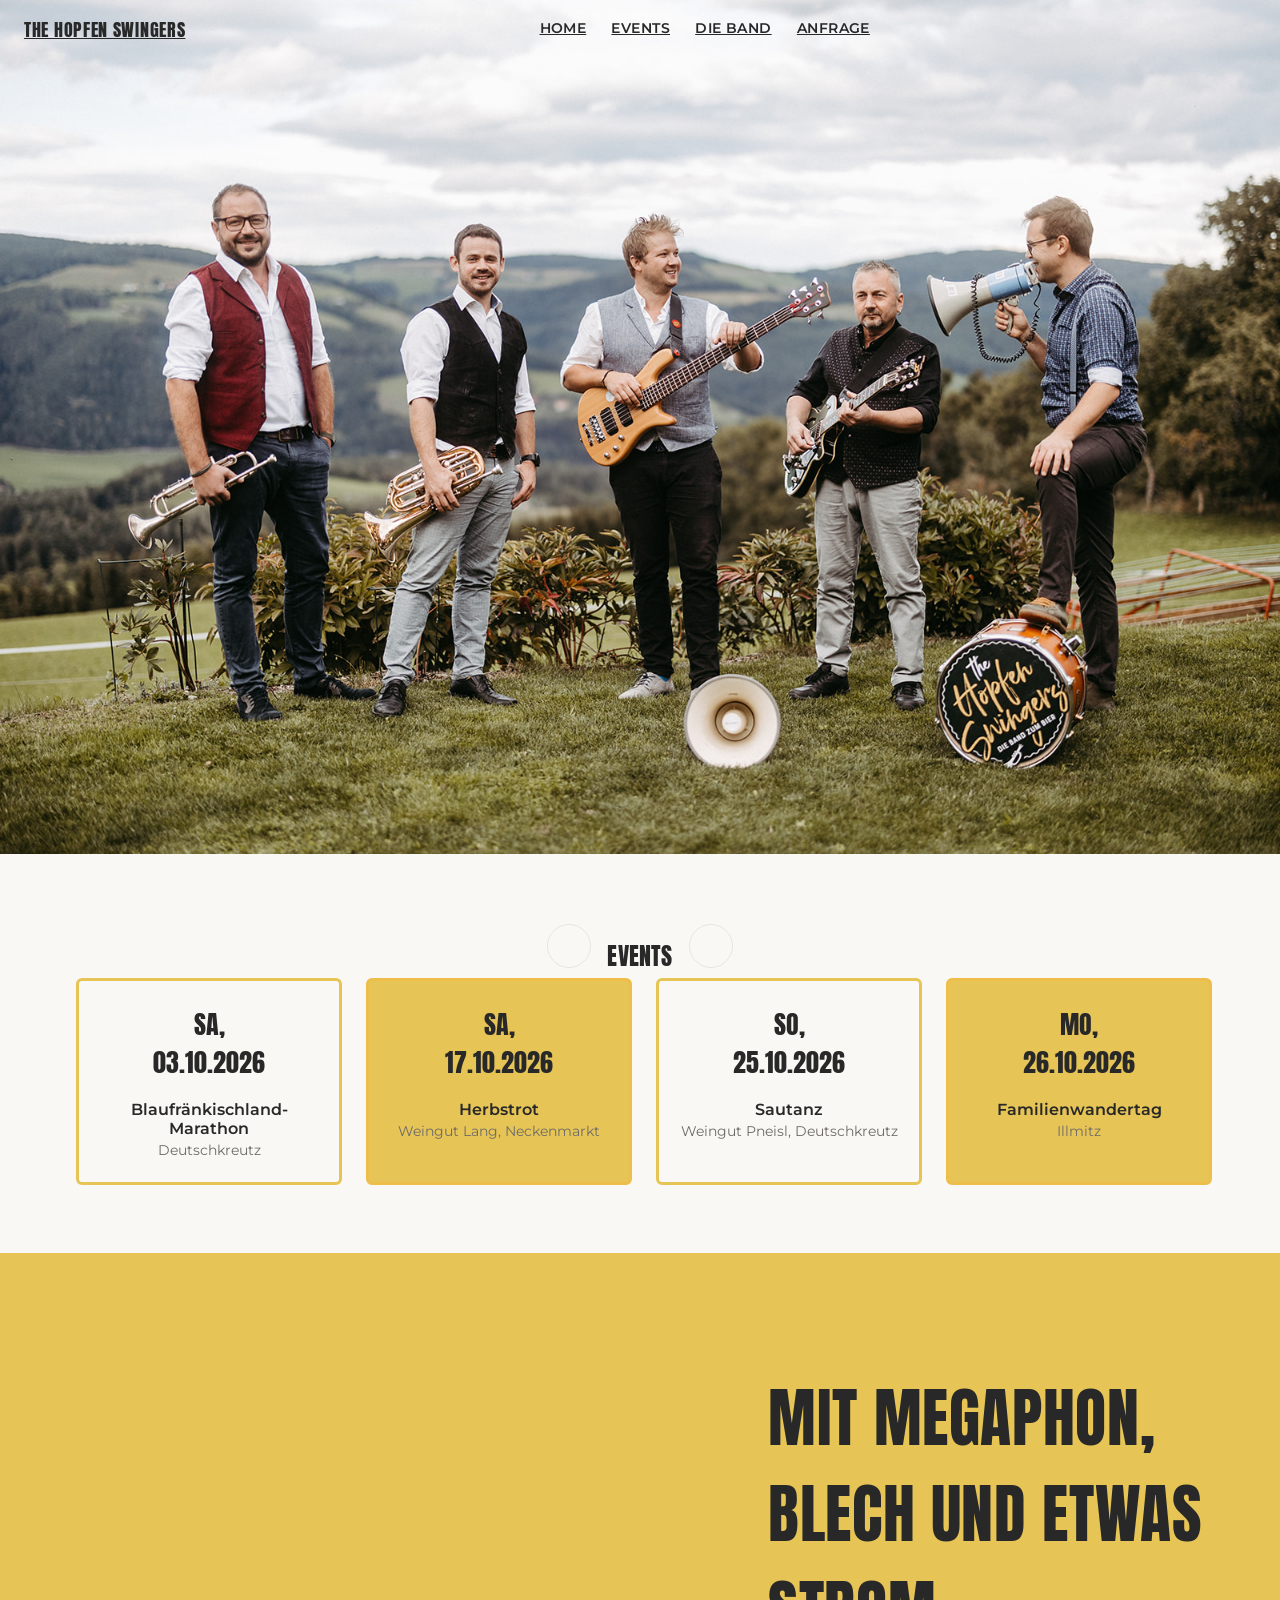
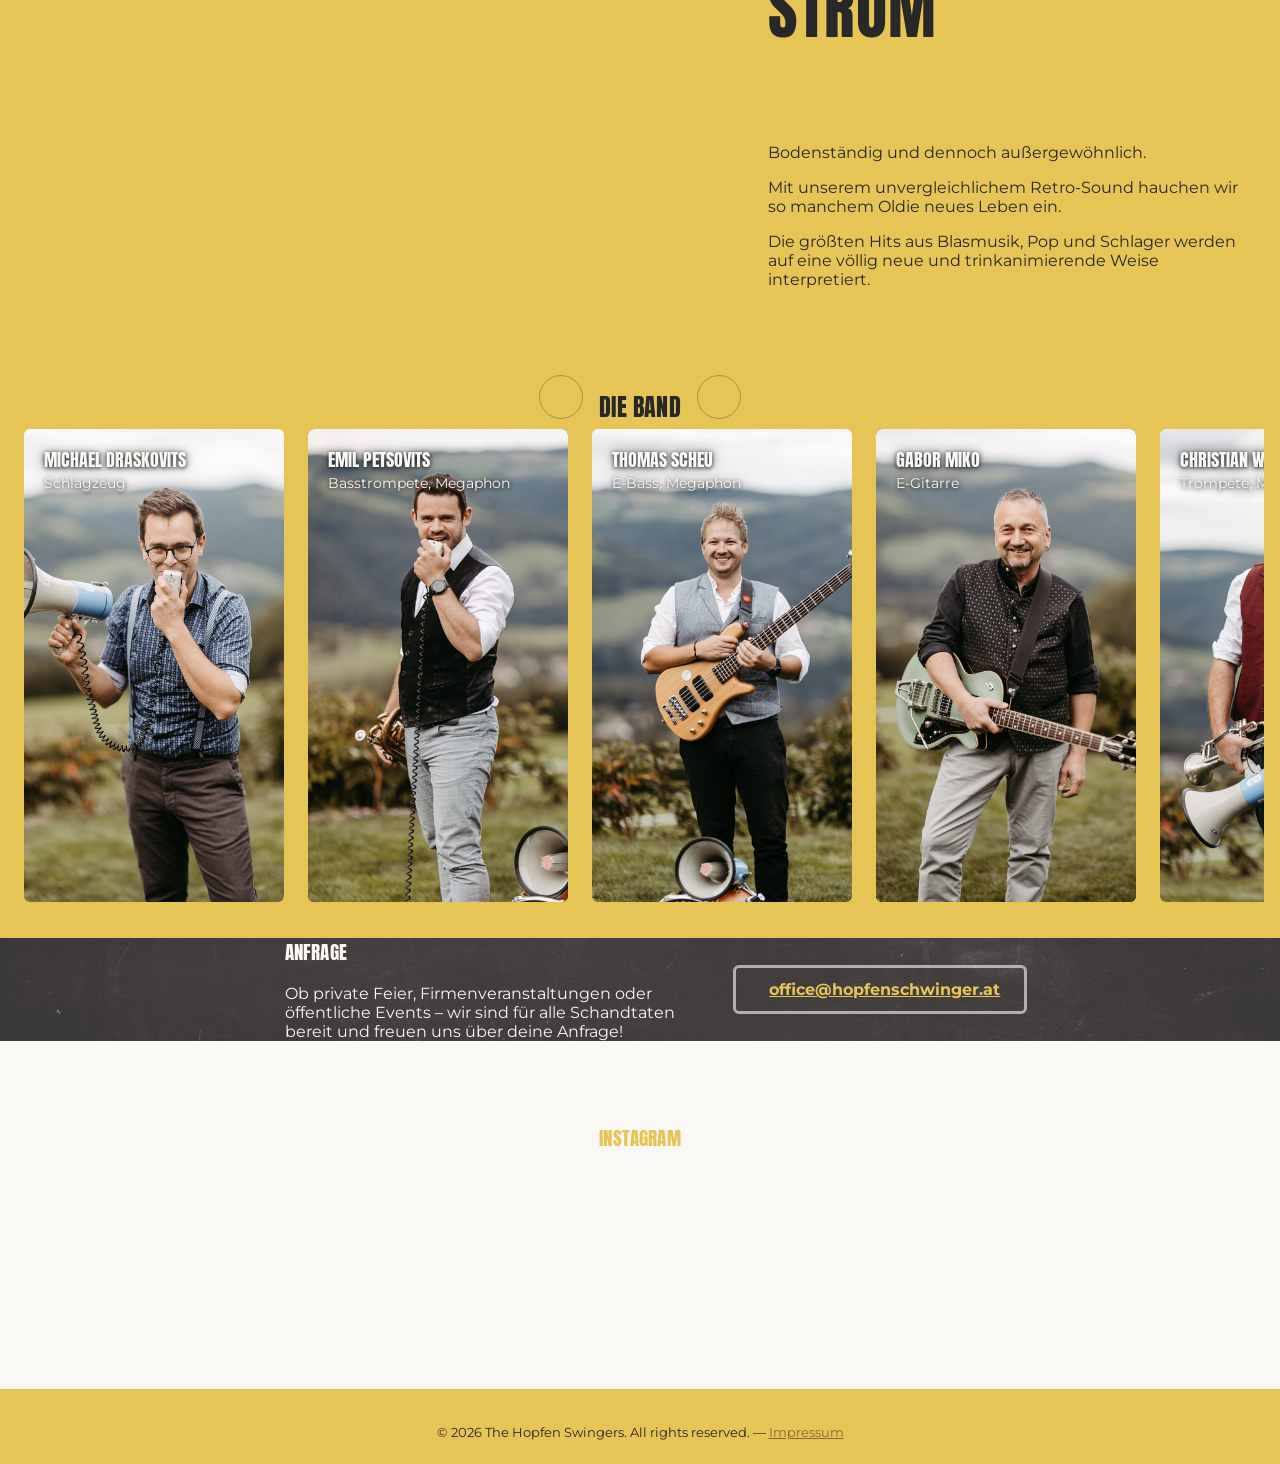
==== commit 614a6d00: "Update index.html" ====
--- a/index.html
+++ b/index.html
@@ -145,7 +145,7 @@
       <div class="hopfen-carousel-track" data-carousel-track>
         <div class="member-card">
           <div class="member-card-photo photo-placeholder">
-            <img src="./img/012_IP62058.JPG">
+            <img src="./img/012_IP62058.jpg">
           </div>
           <div class="member-card-info">
             <div class="member-name">Michael Draskovits</div>
@@ -155,7 +155,7 @@
 
         <div class="member-card is-dark">
           <div class="member-card-photo photo-placeholder is-dark-placeholder">
-            <img src="./img/Emil.PNG">
+            <img src="./img/Emil.png">
           </div>
           <div class="member-card-info">
             <div class="member-name">Emil Petsovits</div>
@@ -165,7 +165,7 @@
 
         <div class="member-card">
           <div class="member-card-photo photo-placeholder">
-            <img src="./img/Thomas.PNG">
+            <img src="./img/Thomas.png">
           </div>
           <div class="member-card-info">
             <div class="member-name">Thomas Scheu</div>
@@ -175,7 +175,7 @@
 
         <div class="member-card is-dark">
           <div class="member-card-photo photo-placeholder is-dark-placeholder">
-            <img src="./img/Gabor.PNG">
+            <img src="./img/Gabor.png">
           </div>
           <div class="member-card-info">
             <div class="member-name">Gabor Miko</div>
@@ -185,7 +185,7 @@
 
         <div class="member-card">
           <div class="member-card-photo photo-placeholder">
-            <img src="./img/Christian.PNG">
+            <img src="./img/Christian.png">
           </div>
           <div class="member-card-info">
             <div class="member-name">Christian Wieder</div>
--- a/css/hopfen.css
+++ b/css/hopfen.css
@@ -234,6 +234,11 @@
   .hopfen-hero .photo-placeholder {
     min-height: 60vh;
   }
+  .hopfen-hero .photo-placeholder img {
+    /* Schneidet links+rechts je 10% der Bildbreite weg, BEVOR cover das
+       Ergebnis in die Box einpasst – nur unterhalb von 768px aktiv. */
+    object-view-box: inset(0% 10% 0% 10%);
+  }
 }
 
 /* ===== Karussell-Grundgerüst ========================================
@@ -593,13 +598,8 @@
   padding: 9em 1.5em 4em;
   max-width: 40em;
   margin: 0 auto;
-  color: var(--dark-text-color);
-}
-
-.hopfen-impressum .title {
-  color: var(--dark-text-color);
-}
-
-.hopfen-impressum strong {
-  color: var(--dark-text-color);
-}
+}
+.hopfen-impressum .title,
+.hopfen-impressum p strong {
+  color: var(--hopfen-dark);
+}
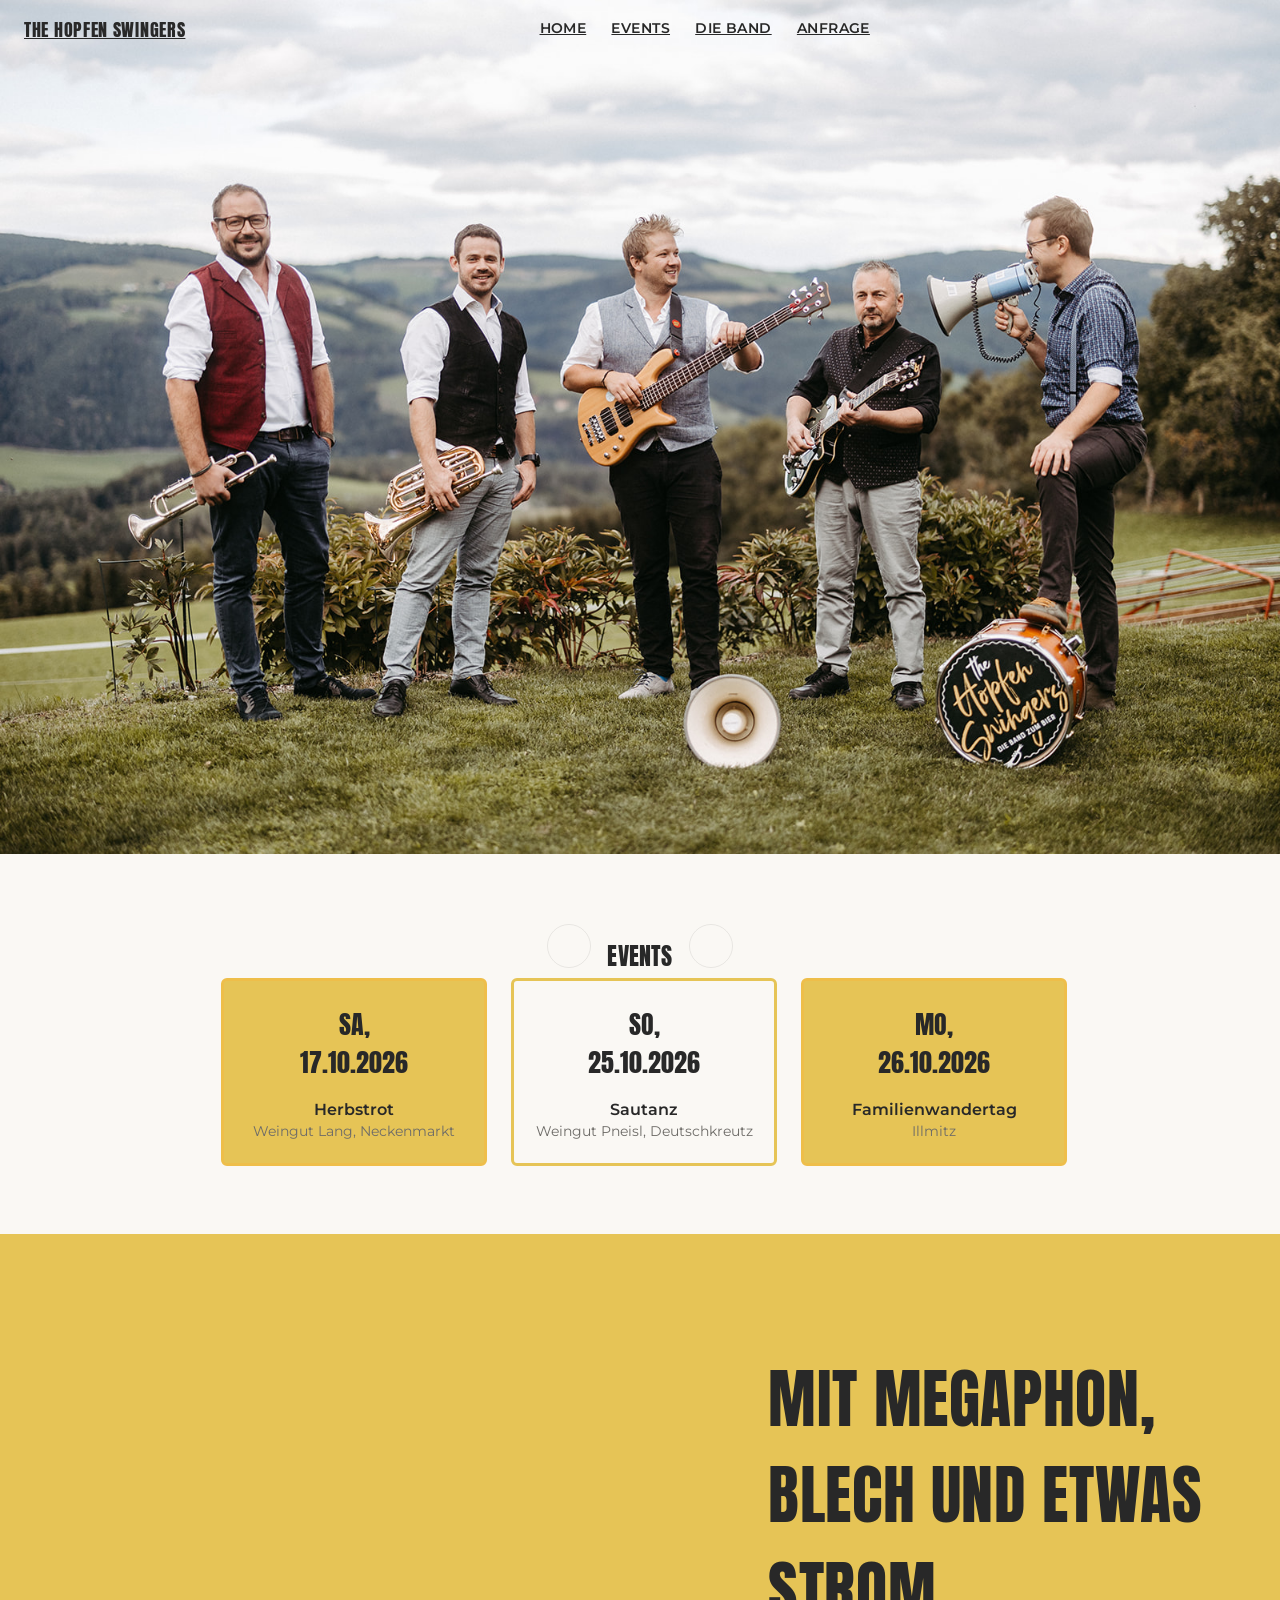
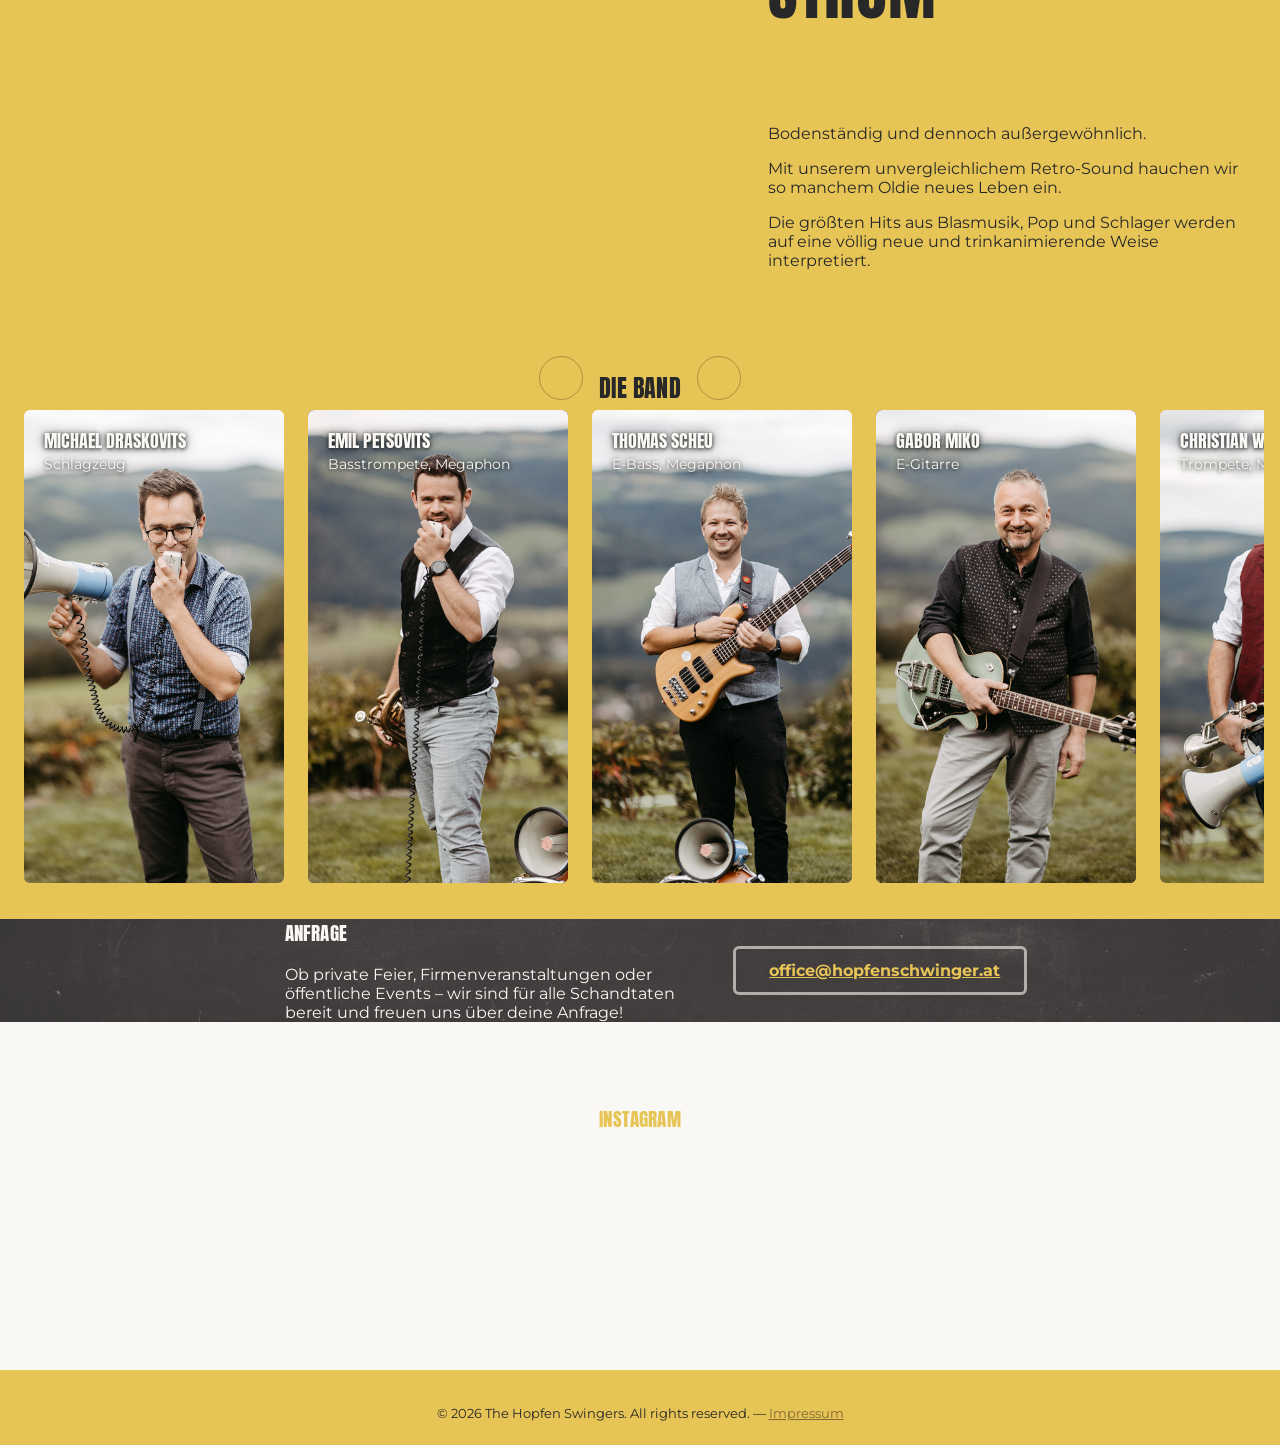
==== commit d5ab74c1: "Event update.html" ====
--- a/index.html
+++ b/index.html
@@ -81,11 +81,6 @@
       </div>
 
       <div class="hopfen-carousel-track" data-carousel-track>
-        <div class="event-card">
-          <div class="event-date">Sa,<br>03.10.2026</div>
-          <div class="event-title">Blaufränkischland-Marathon</div>
-          <div class="event-location">Deutschkreutz</div>
-        </div>
         <div class="event-card is-highlighted">
           <div class="event-date">Sa,<br>17.10.2026</div>
           <div class="event-title">Herbstrot</div>
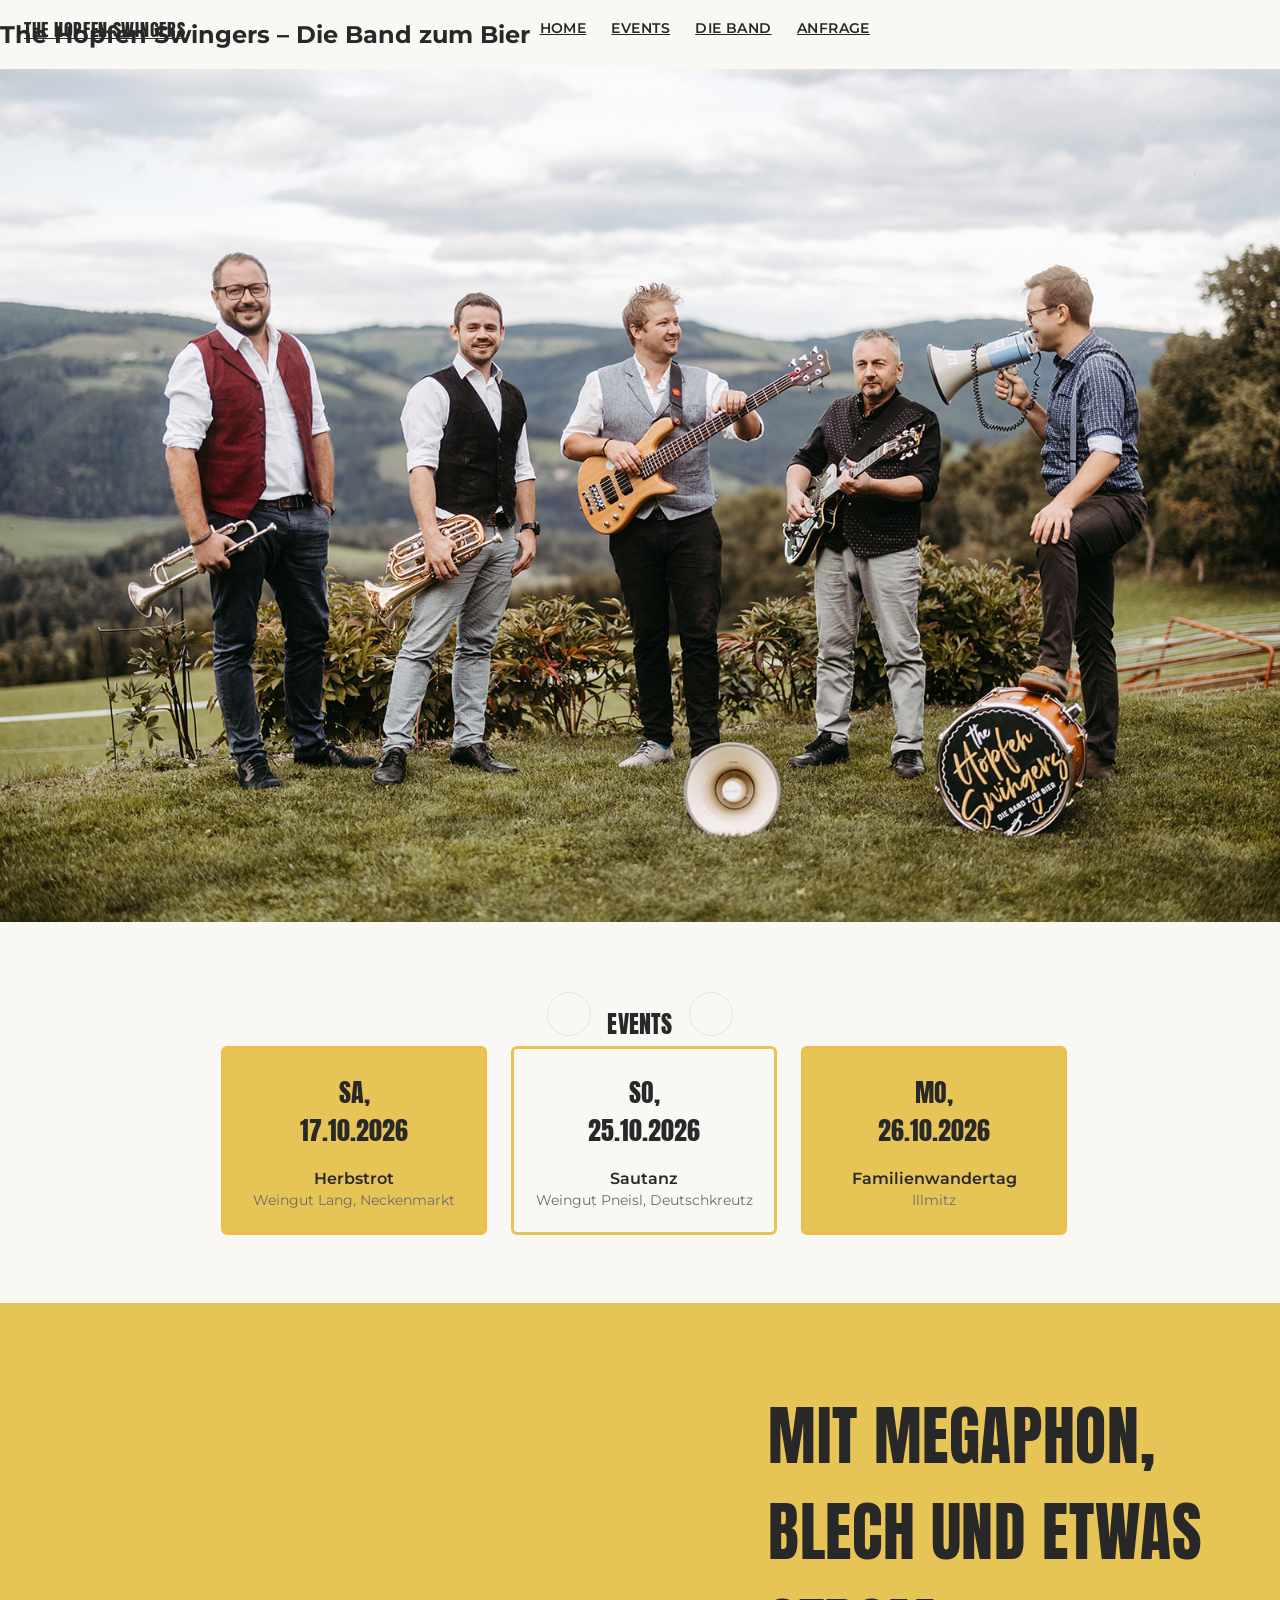
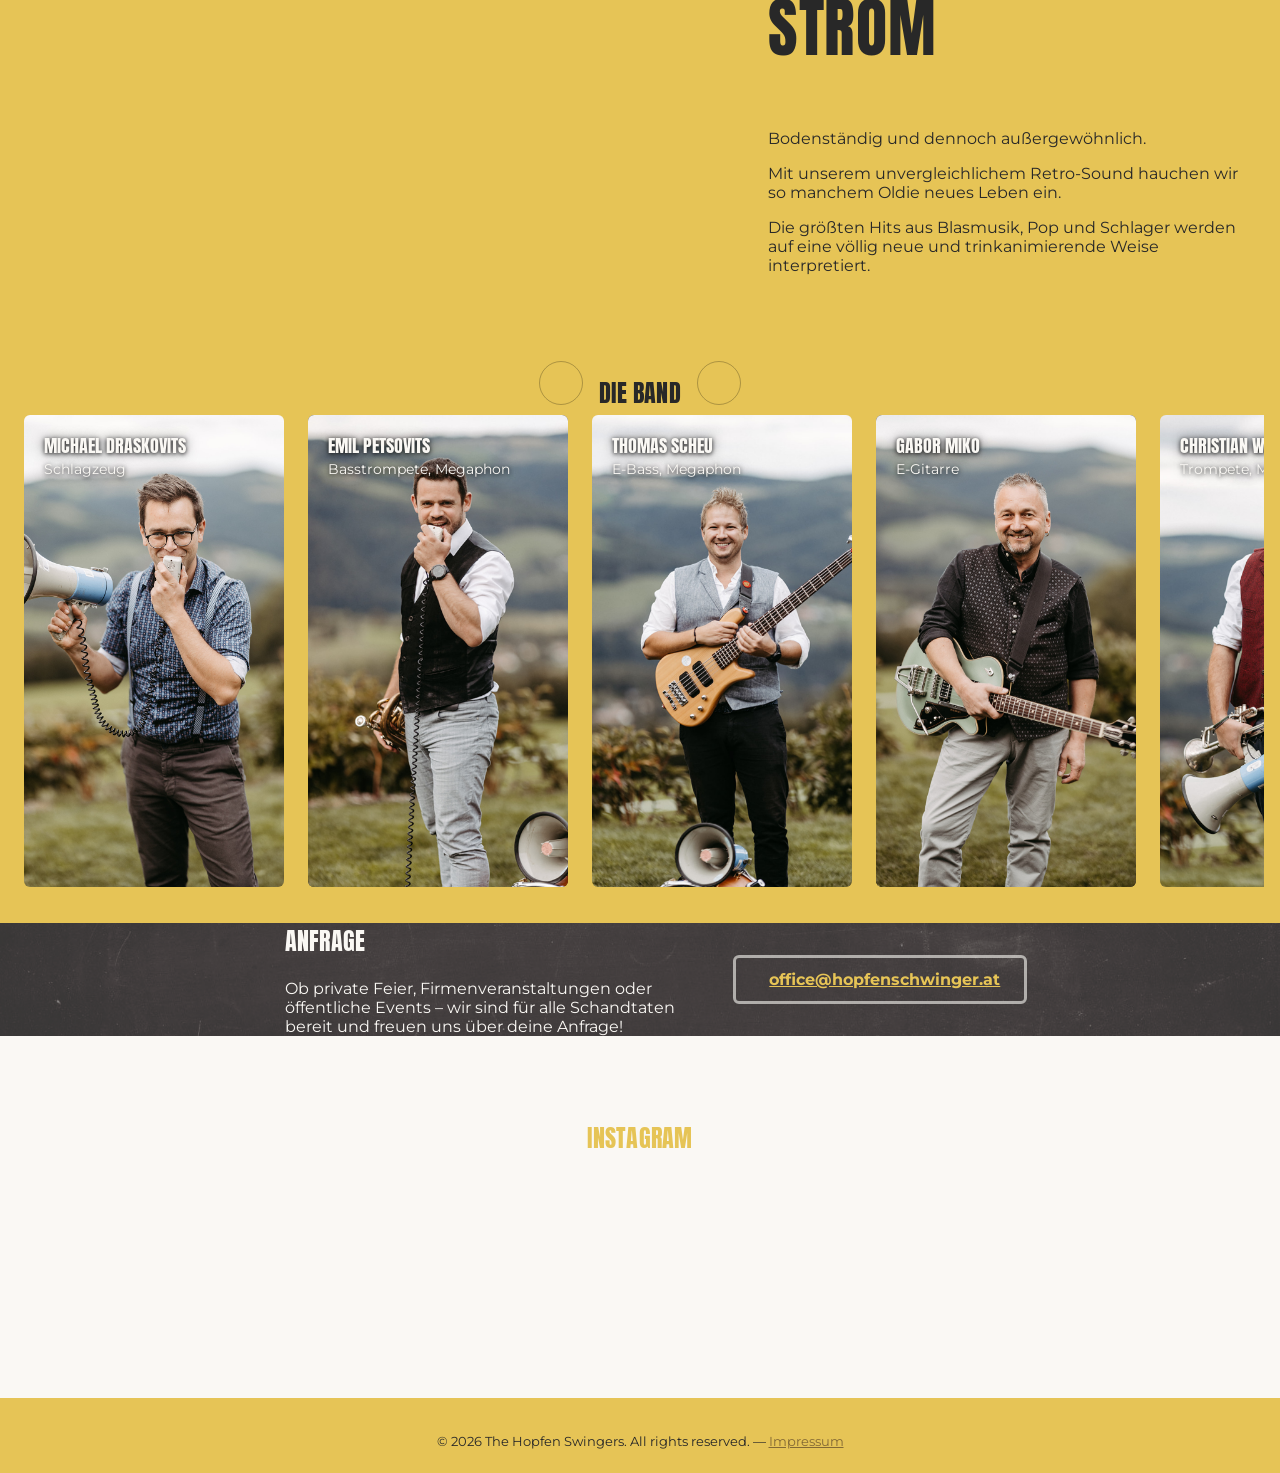
==== commit a98b8715: "index.html aktualisieren" ====
--- a/index.html
+++ b/index.html
@@ -17,8 +17,32 @@
 <head>
   <meta charset="UTF-8">
   <meta name="viewport" content="width=device-width, initial-scale=1.0">
-  <meta http-equiv="X-UA-Compatible" content="ie=edge">
-  <title>The Hopfen Swingers</title>
+  <title>The Hopfen Swingers – Die Band zum Bier | Live-Band buchen</title>
+  <meta name="description" content="Mit Megaphon, Blech und etwas Strom: The Hopfen Swingers bringen Blasmusik, Pop und Schlager im Retro-Sound auf Feiern und Events. Jetzt anfragen!">
+  <link rel="canonical" href="https://www.hopfenschwinger.at/">
+  <meta name="theme-color" content="#e6c456">
+
+  <!-- Open Graph / Social-Media-Vorschau (WhatsApp, Facebook, iMessage, ...) -->
+  <meta property="og:type" content="website">
+  <meta property="og:site_name" content="The Hopfen Swingers">
+  <meta property="og:locale" content="de_AT">
+  <meta property="og:title" content="The Hopfen Swingers – Die Band zum Bier">
+  <meta property="og:description" content="Mit Megaphon, Blech und etwas Strom: The Hopfen Swingers bringen Blasmusik, Pop und Schlager im Retro-Sound auf Feiern und Events. Jetzt anfragen!">
+  <meta property="og:url" content="https://www.hopfenschwinger.at/">
+  <meta property="og:image" content="https://www.hopfenschwinger.at/img/og-image.jpg">
+  <meta property="og:image:width" content="1200">
+  <meta property="og:image:height" content="630">
+  <meta property="og:image:alt" content="The Hopfen Swingers – Gruppenfoto der Band">
+  <meta name="twitter:card" content="summary_large_image">
+
+  <!-- Favicons (Dateien müssen noch in /img bzw. ins Hauptverzeichnis gelegt werden) -->
+  <link rel="icon" href="./favicon.ico" sizes="32x32">
+  <link rel="icon" href="./img/favicon.svg" type="image/svg+xml">
+  <link rel="apple-touch-icon" href="./img/apple-touch-icon.png">
+
+  <!-- Google Fonts: Verbindung früh aufbauen -->
+  <link rel="preconnect" href="https://fonts.googleapis.com">
+  <link rel="preconnect" href="https://fonts.gstatic.com" crossorigin>
   <link href="https://fonts.googleapis.com/css2?family=Anton&family=Montserrat:wght@400;600;700&display=swap" rel="stylesheet">
   <link rel="stylesheet" type="text/css" href="./css/bulma-1.0.4.css" />
   <link rel="stylesheet" type="text/css" href="./css/hopfen.css">
@@ -26,6 +50,24 @@
   <link rel="stylesheet" type="text/css" href="./fontawesome-free-6.7.2-web/css/regular.css" />
   <link rel="stylesheet" type="text/css" href="./fontawesome-free-6.7.2-web/css/solid.css" />
   <link rel="stylesheet" type="text/css" href="./fontawesome-free-6.7.2-web/css/brands.css" />
+
+  <!-- Strukturierte Daten für Suchmaschinen -->
+  <script type="application/ld+json">
+  {
+    "@context": "https://schema.org",
+    "@type": "MusicGroup",
+    "name": "The Hopfen Swingers",
+    "alternateName": "Hopfenswingers",
+    "slogan": "Die Band zum Bier",
+    "url": "https://www.hopfenschwinger.at/",
+    "description": "Blasmusik, Pop und Schlager im Retro-Sound – mit Megaphon, Blech und etwas Strom.",
+    "sameAs": [
+      "https://www.facebook.com/hopfenswingers",
+      "https://www.instagram.com/hopfenswingers/",
+      "https://open.spotify.com/intl-de/artist/105icnumTkyOhMHhoelHRZ"
+    ]
+  }
+  </script>
 </head>
 
 <body>
@@ -46,22 +88,23 @@
     </div>
 
     <div class="hopfen-nav-social">
-      <a href="https://www.facebook.com/hopfenswingers" target="_blank" rel="noopener">
-        <i class="fa-brands fa-facebook-f" aria-label="Facebook"></i>
+      <a href="https://www.facebook.com/hopfenswingers" target="_blank" rel="noopener" aria-label="Facebook">
+        <i class="fa-brands fa-facebook-f" aria-hidden="true"></i>
       </a>
-      <a href="https://www.instagram.com/hopfenswingers/" target="_blank" rel="noopener">
-        <i class="fa-brands fa-instagram" aria-label="Instagram"></i>
+      <a href="https://www.instagram.com/hopfenswingers/" target="_blank" rel="noopener" aria-label="Instagram">
+        <i class="fa-brands fa-instagram" aria-hidden="true"></i>
       </a>
-      <a href="https://open.spotify.com/intl-de/artist/105icnumTkyOhMHhoelHRZ?si=646ffadbe16d4e39" target="_blank" rel="noopener">
-        <i class="fa-brands fa-spotify" aria-label="Spotify"></i>
+      <a href="https://open.spotify.com/intl-de/artist/105icnumTkyOhMHhoelHRZ?si=646ffadbe16d4e39" target="_blank" rel="noopener" aria-label="Spotify">
+        <i class="fa-brands fa-spotify" aria-hidden="true"></i>
       </a>
     </div>
   </nav>
 
   <!-- Hero: Gruppenfoto -->
   <section id="home" class="hopfen-hero">
+    <h1 class="hopfen-visually-hidden">The Hopfen Swingers – Die Band zum Bier</h1>
     <div class="photo-placeholder">
-      <img src="./img/Gruppenfoto_Hopfenswingers.JPG">
+      <img src="./img/Gruppenfoto_Hopfenswingers.JPG" alt="Gruppenfoto der fünf Musiker von The Hopfen Swingers mit ihren Instrumenten" width="1600" height="1067" fetchpriority="high" decoding="async">
     </div>
   </section>
 
@@ -105,7 +148,7 @@
     <div class="columns is-gapless">
       <div class="column box hopfen-about is-hvcentered">
         <div class="content">
-          <h4 class="title is-4">Mit Megaphon, Blech und etwas Strom</h4>
+          <h2 class="title is-4">Mit Megaphon, Blech und etwas Strom</h2>
 
           <p>Bodenständig und dennoch außergewöhnlich.</p>
 
@@ -116,7 +159,7 @@
       </div>
       <div class="column hopfen-photo-box">
         <figure class="image is-5by4">
-         <img src="./img/Hopfenswingers_Emblem_weiß_transparent.png">
+         <img src="./img/Hopfenswingers_Emblem_weiß_transparent.png" alt="Emblem von The Hopfen Swingers – Die Band zum Bier" loading="lazy" decoding="async">
         </figure>
       </div>
     </div>
@@ -140,7 +183,7 @@
       <div class="hopfen-carousel-track" data-carousel-track>
         <div class="member-card">
           <div class="member-card-photo photo-placeholder">
-            <img src="./img/012_IP62058.jpg">
+            <img src="./img/012_IP62058.jpg" alt="Porträt von Michael Draskovits" loading="lazy" decoding="async">
           </div>
           <div class="member-card-info">
             <div class="member-name">Michael Draskovits</div>
@@ -150,7 +193,7 @@
 
         <div class="member-card is-dark">
           <div class="member-card-photo photo-placeholder is-dark-placeholder">
-            <img src="./img/Emil.png">
+            <img src="./img/Emil.png" alt="Porträt von Emil Petsovits" loading="lazy" decoding="async">
           </div>
           <div class="member-card-info">
             <div class="member-name">Emil Petsovits</div>
@@ -160,7 +203,7 @@
 
         <div class="member-card">
           <div class="member-card-photo photo-placeholder">
-            <img src="./img/Thomas.png">
+            <img src="./img/Thomas.png" alt="Porträt von Thomas Scheu" loading="lazy" decoding="async">
           </div>
           <div class="member-card-info">
             <div class="member-name">Thomas Scheu</div>
@@ -170,7 +213,7 @@
 
         <div class="member-card is-dark">
           <div class="member-card-photo photo-placeholder is-dark-placeholder">
-            <img src="./img/Gabor.png">
+            <img src="./img/Gabor.png" alt="Porträt von Gabor Miko" loading="lazy" decoding="async">
           </div>
           <div class="member-card-info">
             <div class="member-name">Gabor Miko</div>
@@ -180,7 +223,7 @@
 
         <div class="member-card">
           <div class="member-card-photo photo-placeholder">
-            <img src="./img/Christian.png">
+            <img src="./img/Christian.png" alt="Porträt von Christian Wieder" loading="lazy" decoding="async">
           </div>
           <div class="member-card-info">
             <div class="member-name">Christian Wieder</div>
@@ -203,7 +246,7 @@
         </script>
       </div>
       <div class="content hopfen-kontakt-text">
-        <h3 class="title is-2">Anfrage</h3>
+        <h2 class="title is-2">Anfrage</h2>
         <p>Ob private Feier, Firmenveranstaltungen oder öffentliche Events – wir sind für alle Schandtaten bereit und freuen uns über deine Anfrage!</p>
       </div>
       <div class="hopfen-kontakt-button">
@@ -219,9 +262,9 @@
   </section>
 
   <section id="insta" class="section hopfen-insta">
-    <h3 class="title is-2">
-      <i class="fa-brands fa-instagram" aria-label="Instagram"></i> Instagram
-    </h3>
+    <h2 class="title is-2">
+      <i class="fa-brands fa-instagram" aria-hidden="true"></i> Instagram
+    </h2>
 
     <div class="hopfen-insta-embed">
       <!-- LightWidget WIDGET --><script src="https://cdn.lightwidget.com/widgets/lightwidget.js"></script><iframe src="//lightwidget.com/widgets/23acbcbaa1845c998a394765cea79a33.html" scrolling="no" allowtransparency="true" class="lightwidget-widget" style="width:100%;border:0;overflow:hidden;"></iframe>
@@ -232,14 +275,14 @@
   <footer class="hopfen-footer">
     <div class="content">
       <div class="hopfen-footer-social">
-        <a href="https://www.facebook.com/hopfenswingers" target="_blank" rel="noopener">
-          <i class="fa-brands fa-facebook-f" aria-label="Facebook"></i>
+        <a href="https://www.facebook.com/hopfenswingers" target="_blank" rel="noopener" aria-label="Facebook">
+        <i class="fa-brands fa-facebook-f" aria-hidden="true"></i>
         </a>
-        <a href="https://www.instagram.com/hopfenswingers/" target="_blank" rel="noopener">
-          <i class="fa-brands fa-instagram" aria-label="Instagram"></i>
+        <a href="https://www.instagram.com/hopfenswingers/" target="_blank" rel="noopener" aria-label="Instagram">
+        <i class="fa-brands fa-instagram" aria-hidden="true"></i>
         </a>
-        <a href="https://open.spotify.com/intl-de/artist/105icnumTkyOhMHhoelHRZ?si=646ffadbe16d4e39" target="_blank" rel="noopener">
-          <i class="fa-brands fa-spotify" aria-label="Spotify"></i>
+        <a href="https://open.spotify.com/intl-de/artist/105icnumTkyOhMHhoelHRZ?si=646ffadbe16d4e39" target="_blank" rel="noopener" aria-label="Spotify">
+        <i class="fa-brands fa-spotify" aria-hidden="true"></i>
         </a>
       </div>
       <p>© 2026 The Hopfen Swingers. All rights reserved. — <a href="impressum.html">Impressum</a></p>
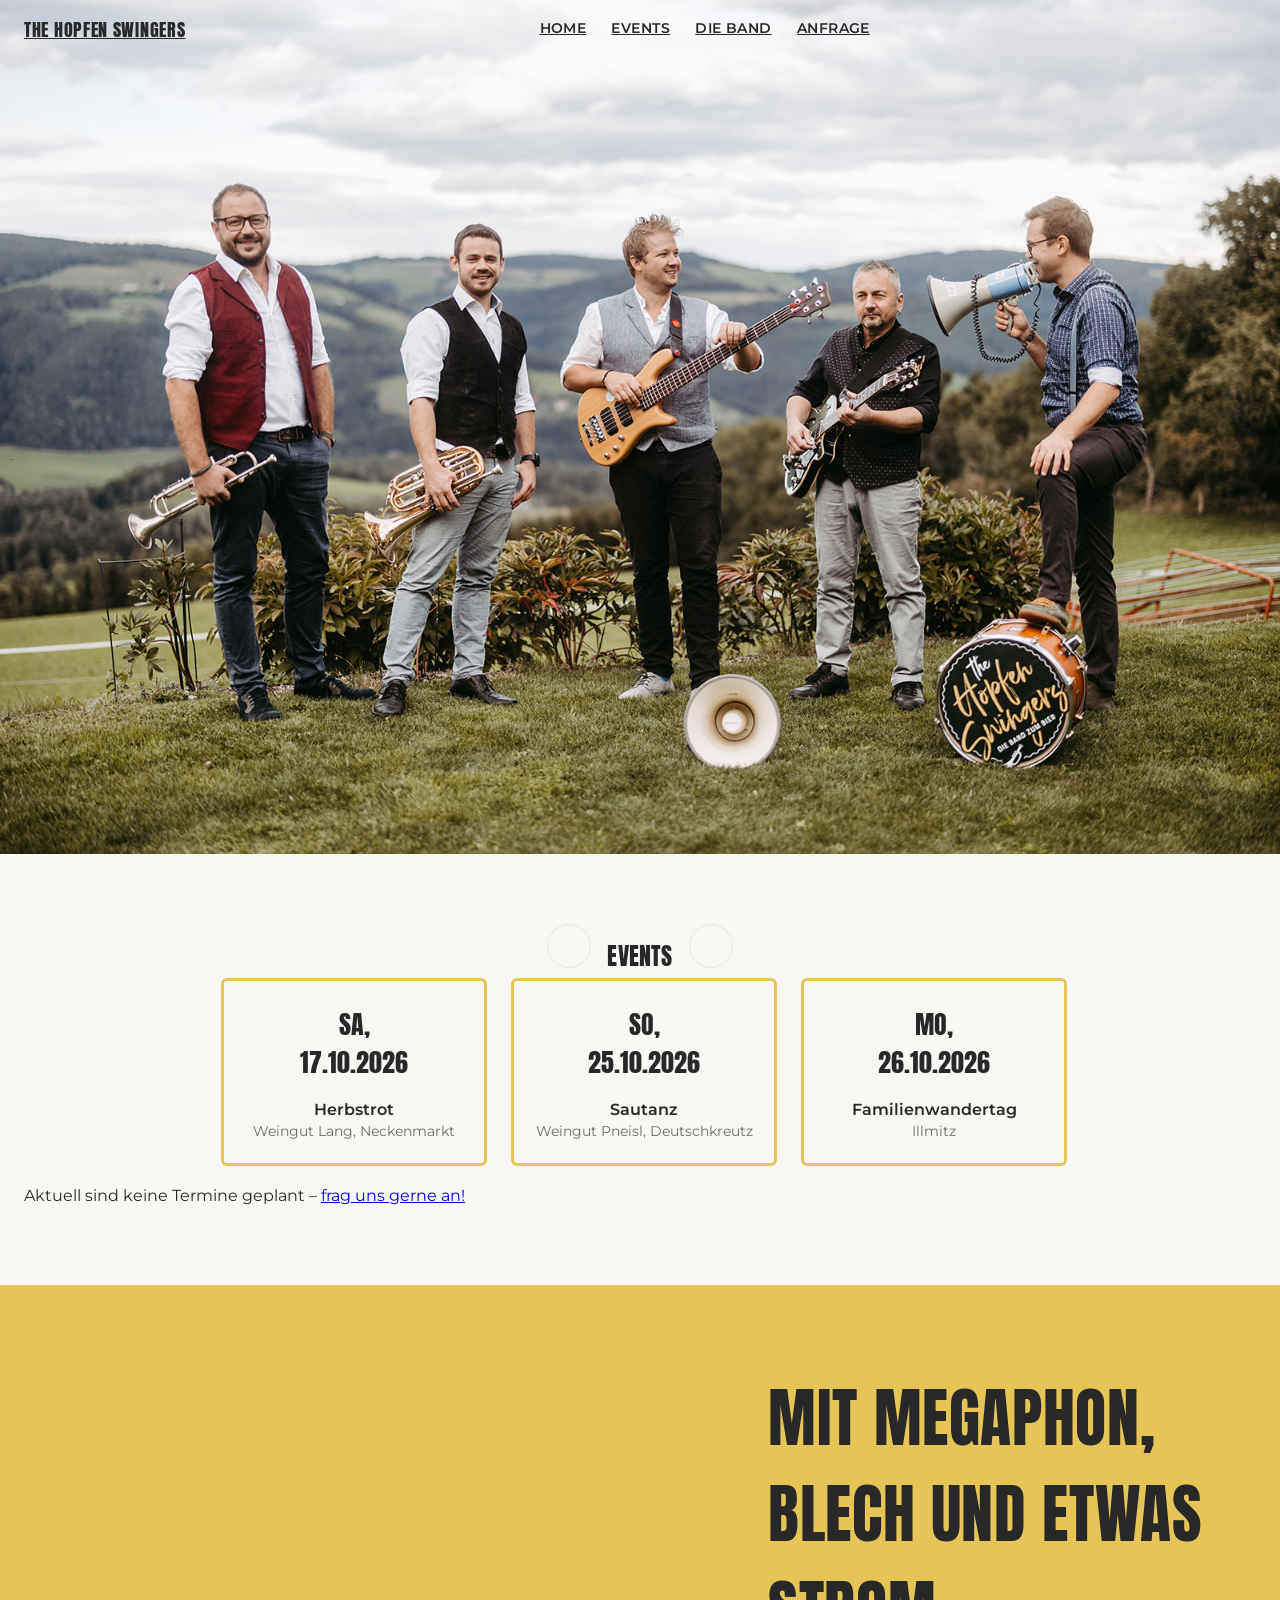
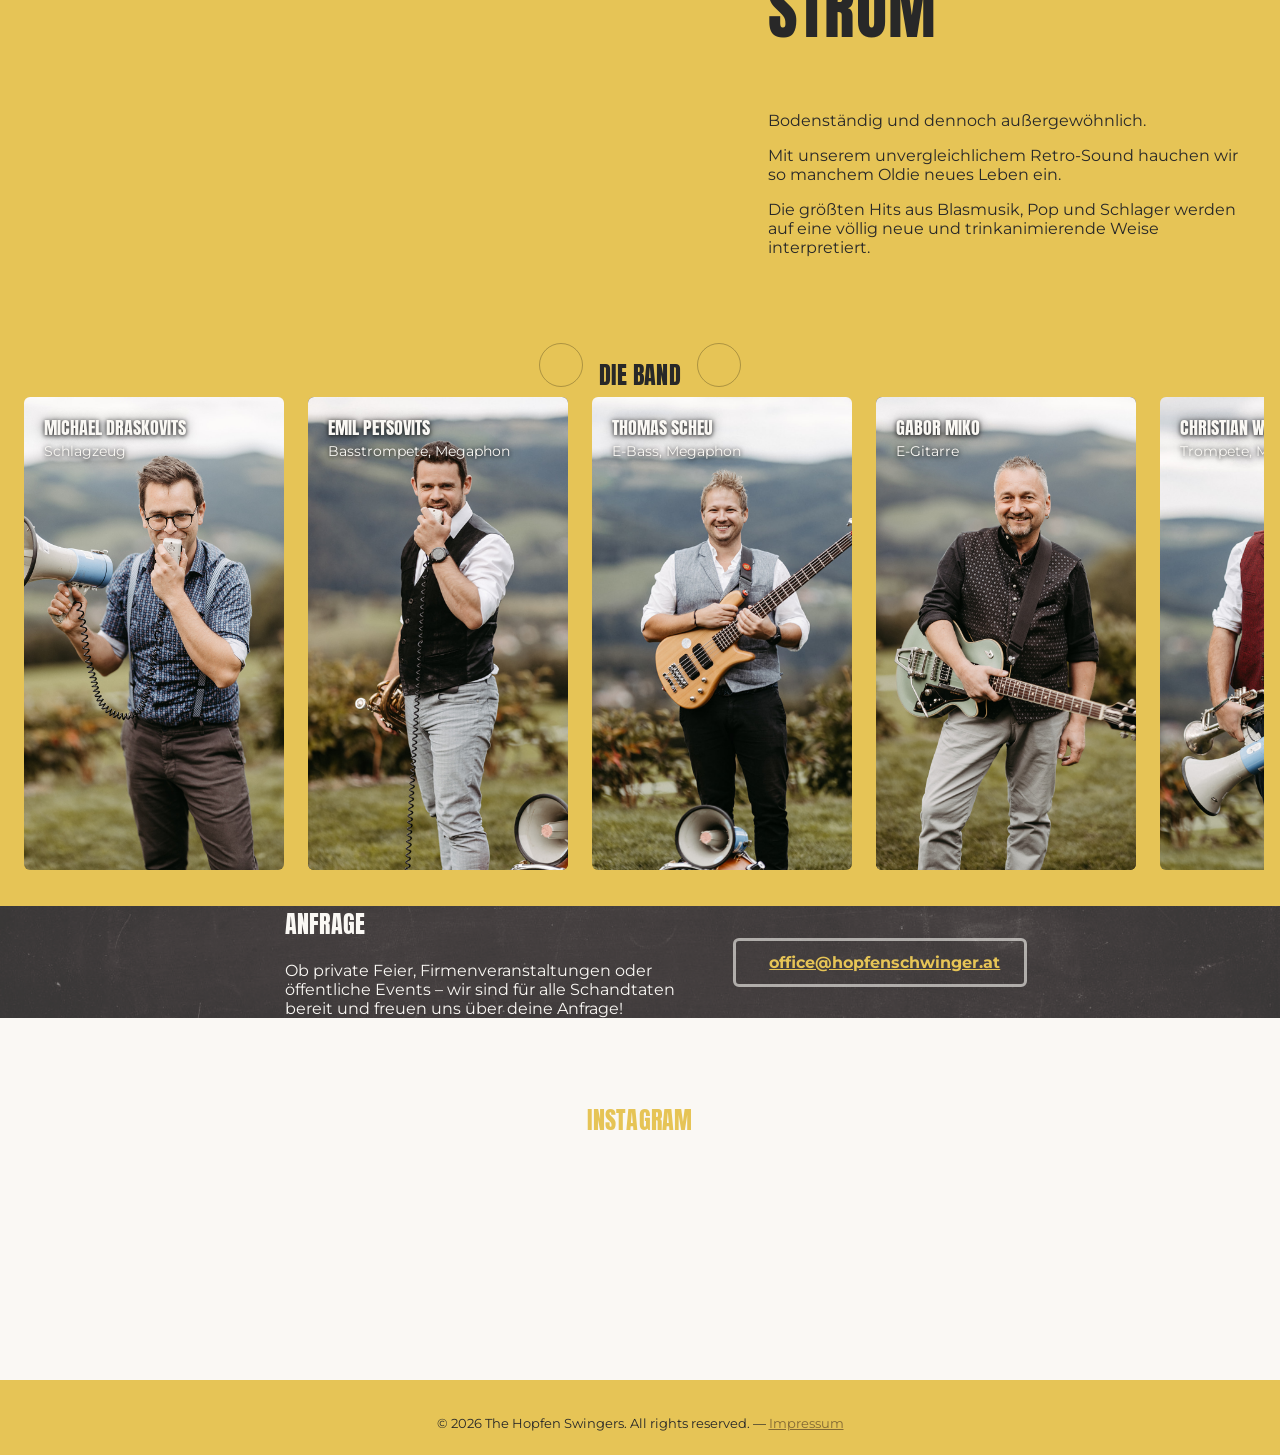
==== commit eea8f398: "Update index.html" ====
--- a/index.html
+++ b/index.html
@@ -124,22 +124,23 @@
       </div>
 
       <div class="hopfen-carousel-track" data-carousel-track>
-        <div class="event-card is-highlighted">
+        <div class="event-card" data-date="2026-10-17">
           <div class="event-date">Sa,<br>17.10.2026</div>
           <div class="event-title">Herbstrot</div>
           <div class="event-location">Weingut Lang, Neckenmarkt</div>
         </div>
-        <div class="event-card">
+        <div class="event-card" data-date="2026-10-25">
           <div class="event-date">So,<br>25.10.2026</div>
           <div class="event-title">Sautanz</div>
           <div class="event-location">Weingut Pneisl, Deutschkreutz</div>
         </div>
-         <div class="event-card is-highlighted">
+         <div class="event-card" data-date="2026-10-26">
           <div class="event-date">Mo,<br>26.10.2026</div>
           <div class="event-title">Familienwandertag</div>
           <div class="event-location">Illmitz</div>
         </div>
       </div>
+      <p class="hopfen-events-empty">Aktuell sind keine Termine geplant – <a href="#kontakt">frag uns gerne an!</a></p>
     </div>
   </section>
 
--- a/css/hopfen.css
+++ b/css/hopfen.css
@@ -218,27 +218,37 @@
   margin-left: calc(50% - 50vw);
 }
 .hopfen-hero .photo-placeholder {
-  min-height: 70vh;
-  aspect-ratio: unset;
+  display: block;
+  min-height: 0;
+  height: auto;
   padding: 0;
-  gap: 0;
   background: none;
 }
+/* Fließende Bildhöhe für das Gruppenfoto (Original 1600×1067 = 3:2):
+   - ab ca. 1000px Fensterbreite: natürliches 3:2, nichts wird beschnitten
+   - darunter wird die Box stufenlos höher, das Foto (object-fit: cover)
+     dadurch seitlich beschnitten: bei 390px Breite ca. 10 % je Seite
+   Keine Mindesthöhe mehr → kein leerer Streifen mehr über/unter dem Foto
+   und der Events-Bereich schließt immer direkt an. */
 .hopfen-hero .photo-placeholder img {
-  width: 100%;
-  height: 100%;
+  display: block;
+  width: 100%;
+  height: max(66.69vw, calc(56vw + 107px));
   object-fit: cover;
-  display: block;
-}
-@media screen and (max-width: 768px) {
-  .hopfen-hero .photo-placeholder {
-    min-height: 60vh;
-  }
-  .hopfen-hero .photo-placeholder img {
-    /* Schneidet links+rechts je 10% der Bildbreite weg, BEVOR cover das
-       Ergebnis in die Box einpasst – nur unterhalb von 768px aktiv. */
-    object-view-box: inset(0% 10% 0% 10%);
-  }
+  object-position: center;
+}
+
+/* Für Suchmaschinen/Screenreader vorhanden, optisch aber unsichtbar (h1) */
+.hopfen-visually-hidden {
+  position: absolute;
+  width: 1px;
+  height: 1px;
+  margin: -1px;
+  padding: 0;
+  overflow: hidden;
+  clip: rect(0, 0, 0, 0);
+  white-space: nowrap;
+  border: 0;
 }
 
 /* ===== Karussell-Grundgerüst ========================================
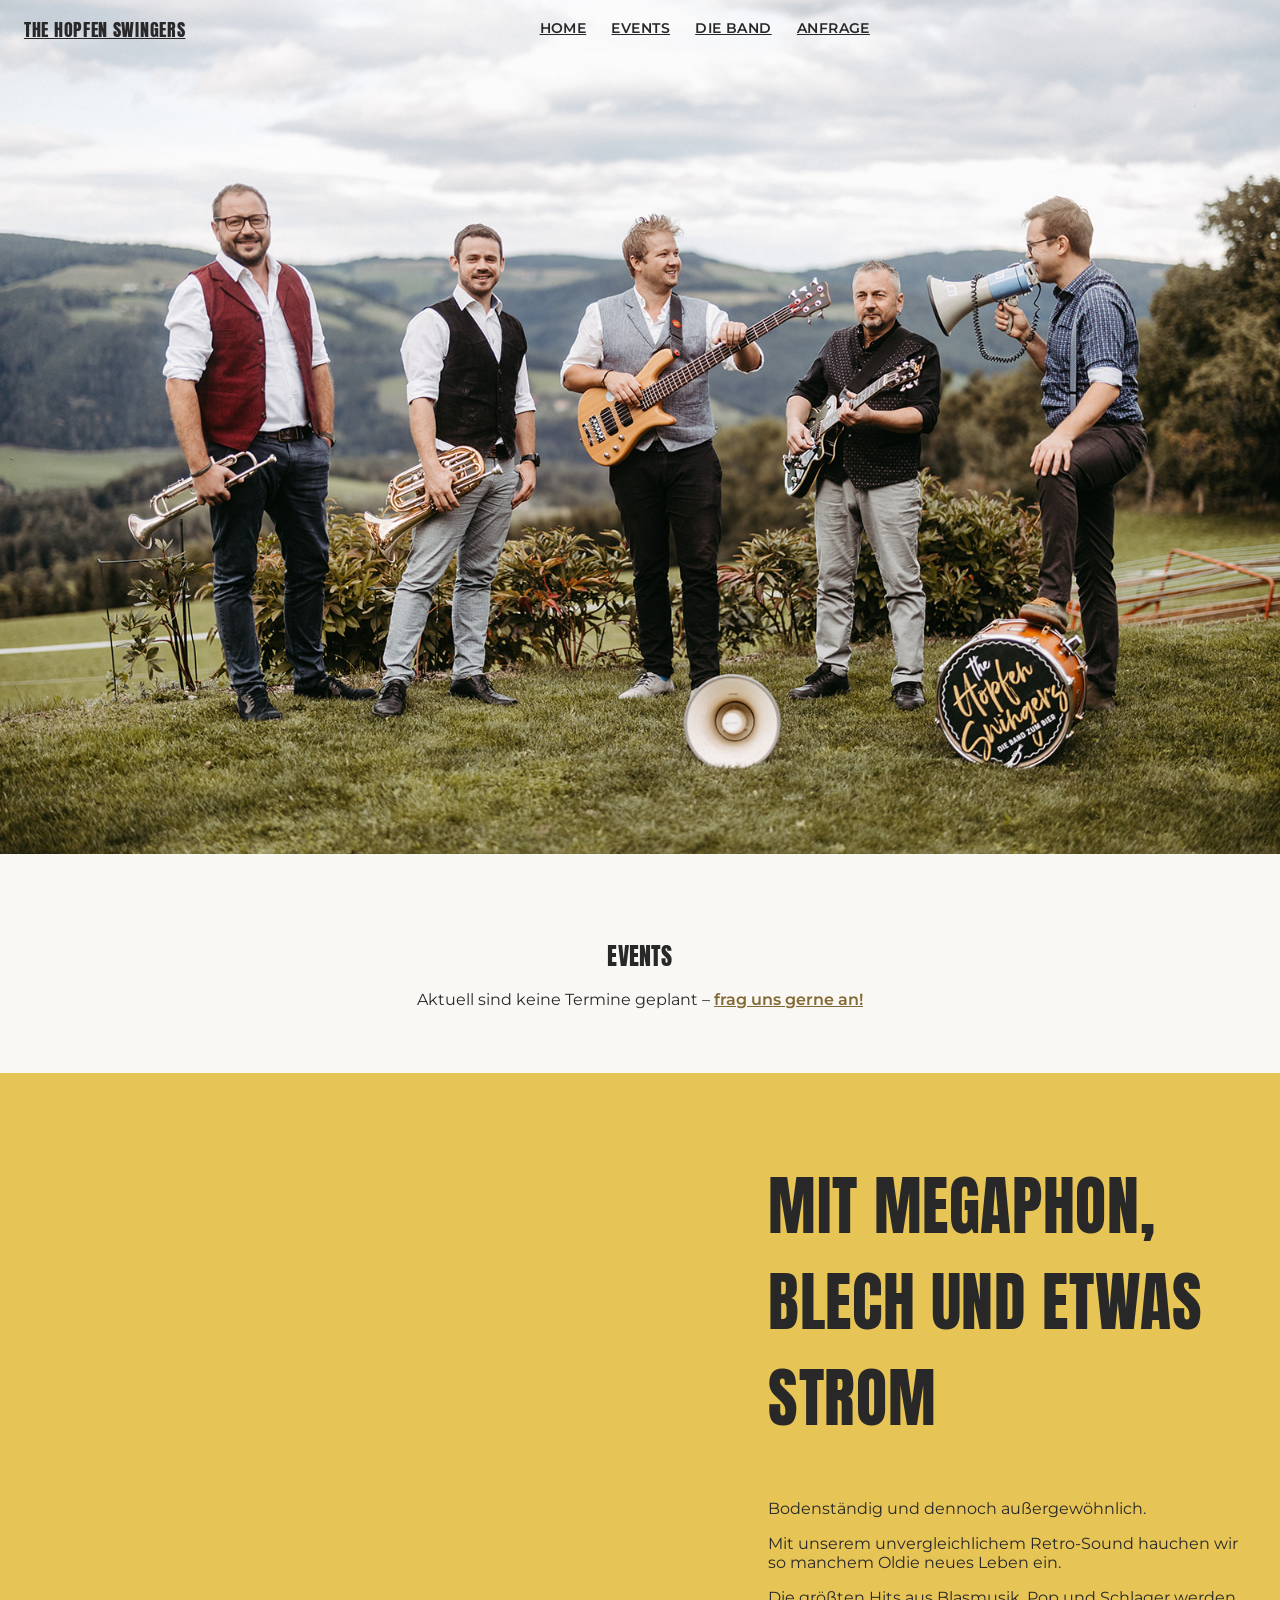
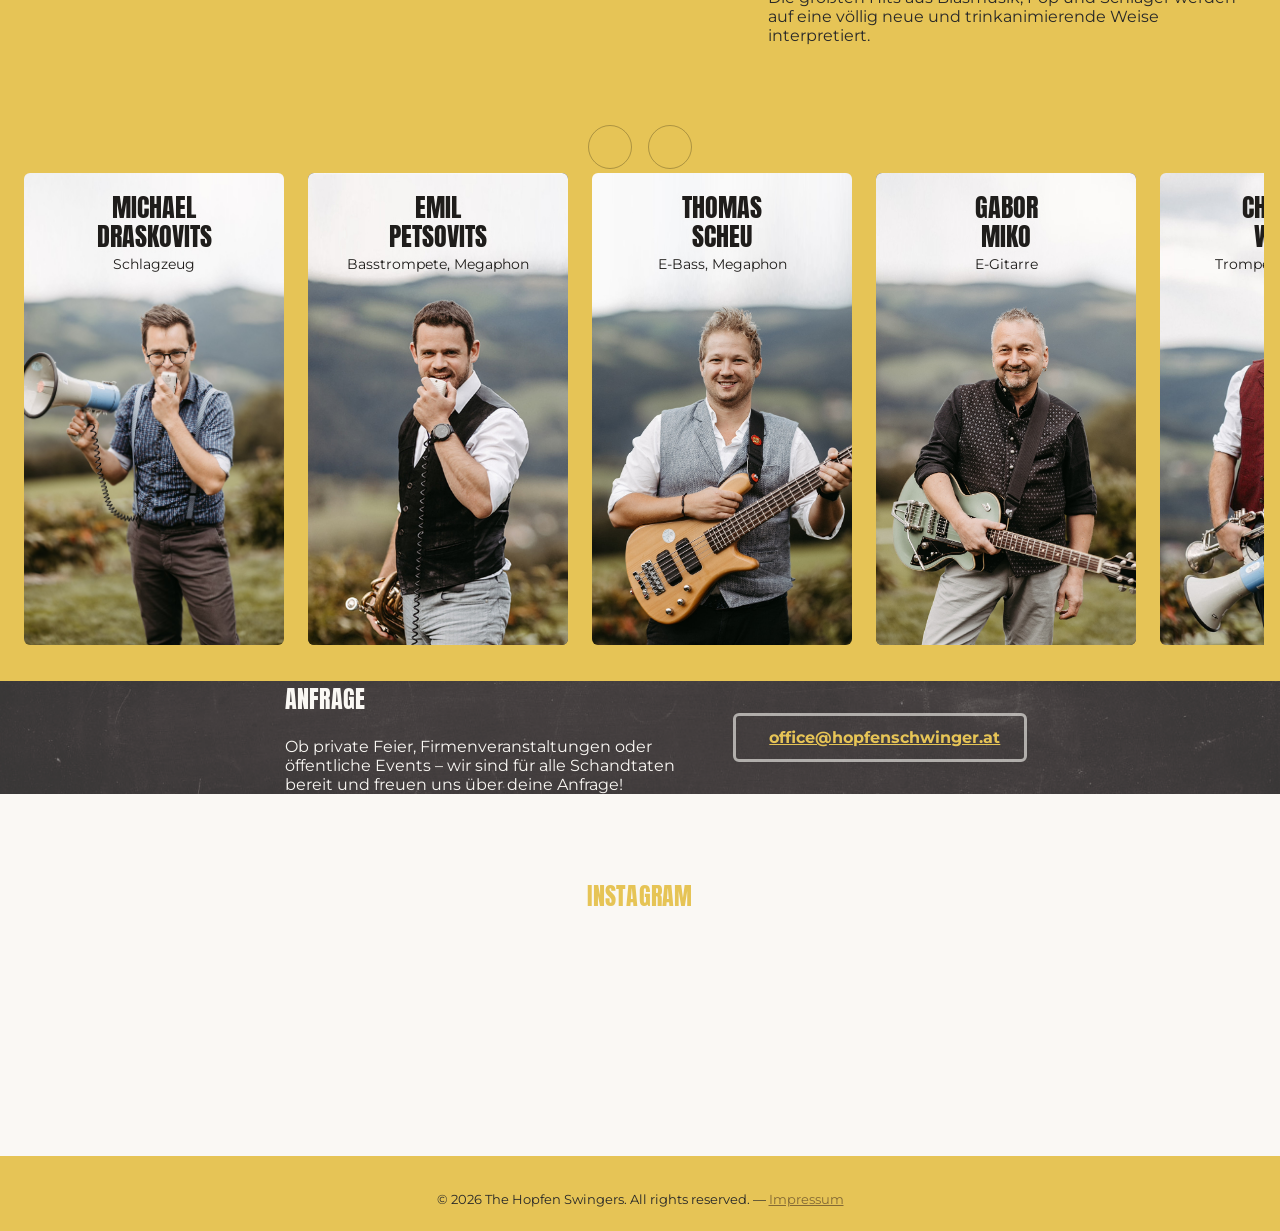
==== commit 28835cd9: "Fotos und Abschnitt Band bearbeitet" ====
--- a/index.html
+++ b/index.html
@@ -83,7 +83,7 @@
     <div class="hopfen-nav-links" data-nav-links>
       <a href="#home">Home</a>
       <a href="#events">Events</a>
-      <a href="#band">Die Band</a>
+      <a href="#ueber-uns">Die Band</a>
       <a href="#kontakt">Anfrage</a>
     </div>
 
@@ -167,14 +167,12 @@
   </section>
 
   <!-- Bandmitglieder -->
-  <section id="band" class="section hopfen-band is-hopfen-yellow">
+  <section id="band" class="section hopfen-band is-hopfen-yellow" aria-label="Bandmitglieder">
     <div data-carousel>
-      <div class="hopfen-carousel-header">
+      <div class="hopfen-carousel-header is-arrows-only">
         <button class="hopfen-carousel-arrow" data-carousel-prev aria-label="Vorheriges Bandmitglied">
           <i class="fa-solid fa-chevron-left" aria-hidden="true"></i>
         </button>
-
-        <h2 class="title is-2">Die Band</h2>
 
         <button class="hopfen-carousel-arrow" data-carousel-next aria-label="Nächstes Bandmitglied">
           <i class="fa-solid fa-chevron-right" aria-hidden="true"></i>
@@ -184,50 +182,50 @@
       <div class="hopfen-carousel-track" data-carousel-track>
         <div class="member-card">
           <div class="member-card-photo photo-placeholder">
-            <img src="./img/012_IP62058.jpg" alt="Porträt von Michael Draskovits" loading="lazy" decoding="async">
-          </div>
-          <div class="member-card-info">
-            <div class="member-name">Michael Draskovits</div>
+            <img src="./img/Michael.jpg" alt="Porträt von Michael Draskovits" loading="lazy" decoding="async">
+          </div>
+          <div class="member-card-info">
+            <div class="member-name">Michael<br>Draskovits</div>
             <div class="member-role">Schlagzeug</div>
           </div>
         </div>
 
         <div class="member-card is-dark">
           <div class="member-card-photo photo-placeholder is-dark-placeholder">
-            <img src="./img/Emil.png" alt="Porträt von Emil Petsovits" loading="lazy" decoding="async">
-          </div>
-          <div class="member-card-info">
-            <div class="member-name">Emil Petsovits</div>
+            <img src="./img/Emil.jpg" alt="Porträt von Emil Petsovits" loading="lazy" decoding="async">
+          </div>
+          <div class="member-card-info">
+            <div class="member-name">Emil<br>Petsovits</div>
             <div class="member-role">Basstrompete, Megaphon</div>
           </div>
         </div>
 
         <div class="member-card">
           <div class="member-card-photo photo-placeholder">
-            <img src="./img/Thomas.png" alt="Porträt von Thomas Scheu" loading="lazy" decoding="async">
-          </div>
-          <div class="member-card-info">
-            <div class="member-name">Thomas Scheu</div>
+            <img src="./img/Thomas.jpg" alt="Porträt von Thomas Scheu" loading="lazy" decoding="async">
+          </div>
+          <div class="member-card-info">
+            <div class="member-name">Thomas<br>Scheu</div>
             <div class="member-role">E-Bass, Megaphon</div>
           </div>
         </div>
 
         <div class="member-card is-dark">
           <div class="member-card-photo photo-placeholder is-dark-placeholder">
-            <img src="./img/Gabor.png" alt="Porträt von Gabor Miko" loading="lazy" decoding="async">
-          </div>
-          <div class="member-card-info">
-            <div class="member-name">Gabor Miko</div>
+            <img src="./img/Gabor.jpg" alt="Porträt von Gabor Miko" loading="lazy" decoding="async">
+          </div>
+          <div class="member-card-info">
+            <div class="member-name">Gabor<br>Miko</div>
             <div class="member-role">E-Gitarre</div>
           </div>
         </div>
 
         <div class="member-card">
           <div class="member-card-photo photo-placeholder">
-            <img src="./img/Christian.png" alt="Porträt von Christian Wieder" loading="lazy" decoding="async">
-          </div>
-          <div class="member-card-info">
-            <div class="member-name">Christian Wieder</div>
+            <img src="./img/Christian.jpg" alt="Porträt von Christian Wieder" loading="lazy" decoding="async">
+          </div>
+          <div class="member-card-info">
+            <div class="member-name">Christian<br>Wieder</div>
             <div class="member-role">Trompete, Megaphon</div>
           </div>
         </div>
--- a/css/hopfen.css
+++ b/css/hopfen.css
@@ -265,6 +265,9 @@
 .hopfen-carousel-header .hopfen-carousel-arrow {
   margin-bottom: var(--bulma-block-spacing);
 }
+.hopfen-carousel-header.is-arrows-only {
+  margin-bottom: 0;
+}
 .hopfen-carousel-header .title {
   text-align: center;
   margin-bottom: var(--bulma-block-spacing);
@@ -313,6 +316,12 @@
   opacity: 0.3;
   cursor: default;
 }
+/* Pfeile komplett ausblenden, solange alle Karten ohne Scrollen Platz haben
+   (wird in hopfen.js gesetzt). Bei Überlauf bleiben sie sichtbar und werden
+   an den Enden nur grau. */
+.hopfen-carousel-arrow.hopfen-arrow-hidden {
+  display: none;
+}
 .hopfen-carousel-arrow.is-on-dark {
   border-color: rgba(255,255,255,0.4);
   color: var(--hopfen-cream);
@@ -355,9 +364,33 @@
   font-size: 0.85rem;
   color: rgb(110, 108, 104);
 }
+/* Jede zweite Karte (1., 3., 5., ...) ist gelb hervorgehoben. Weil vergangene
+   Termine per JS komplett entfernt werden, bleibt der Wechsel automatisch
+   sauber. ".is-highlighted" kann weiterhin manuell gesetzt werden. */
+.event-card:nth-child(odd),
 .event-card.is-highlighted {
   background: var(--hopfen-yellow);
   border-color: var(--hopfen-yellow-deep);
+}
+
+/* Leerzustand: erscheint, wenn alle Termine vergangen sind (siehe hopfen.js) */
+.hopfen-events-empty {
+  display: none;
+  text-align: center;
+  margin: 1em 0 0;
+}
+.hopfen-events-empty a:link,
+.hopfen-events-empty a:visited {
+  color: rgb(131, 105, 52);
+  font-weight: 600;
+  text-decoration: underline;
+}
+.hopfen-events .is-empty .hopfen-events-empty {
+  display: block;
+}
+.hopfen-events .is-empty .hopfen-carousel-track,
+.hopfen-events .is-empty .hopfen-carousel-arrow {
+  display: none;
 }
 
 /* ===== Über-uns / Megaphon-Sektion ================================= */
@@ -481,24 +514,25 @@
   right: 0;
   padding: 1.25em;
   background: transparent;
-  color: var(--hopfen-cream);
+  color: var(--hopfen-dark);
+  text-align: center;
 }
 .member-card-info .member-name {
   font-family: 'Anton', sans-serif;
   font-weight: 400;
   text-transform: uppercase;
-  font-size: 1.15rem;
+  font-size: 1.6rem;
   line-height: 1.15;
-  color: var(--hopfen-cream);
-  text-shadow: 0 1px 4px rgba(0, 0, 0, 0.85), 0 0 12px rgba(0, 0, 0, 0.5);
+  color: var(--hopfen-dark);
+  text-shadow: 0 0 8px rgba(250, 248, 244, 0.7);
 }
 .member-card-info .member-role {
   font-family: 'Montserrat', sans-serif;
   font-weight: 400;
   font-size: 0.85rem;
-  color: var(--hopfen-cream);
+  color: var(--hopfen-dark);
   margin-top: 0.35em;
-  text-shadow: 0 1px 4px rgba(0, 0, 0, 0.85), 0 0 12px rgba(0, 0, 0, 0.5);
+  text-shadow: 0 0 8px rgba(250, 248, 244, 0.7);
 }
 
 /* ===== Anfrage / Kontakt ============================================ */
